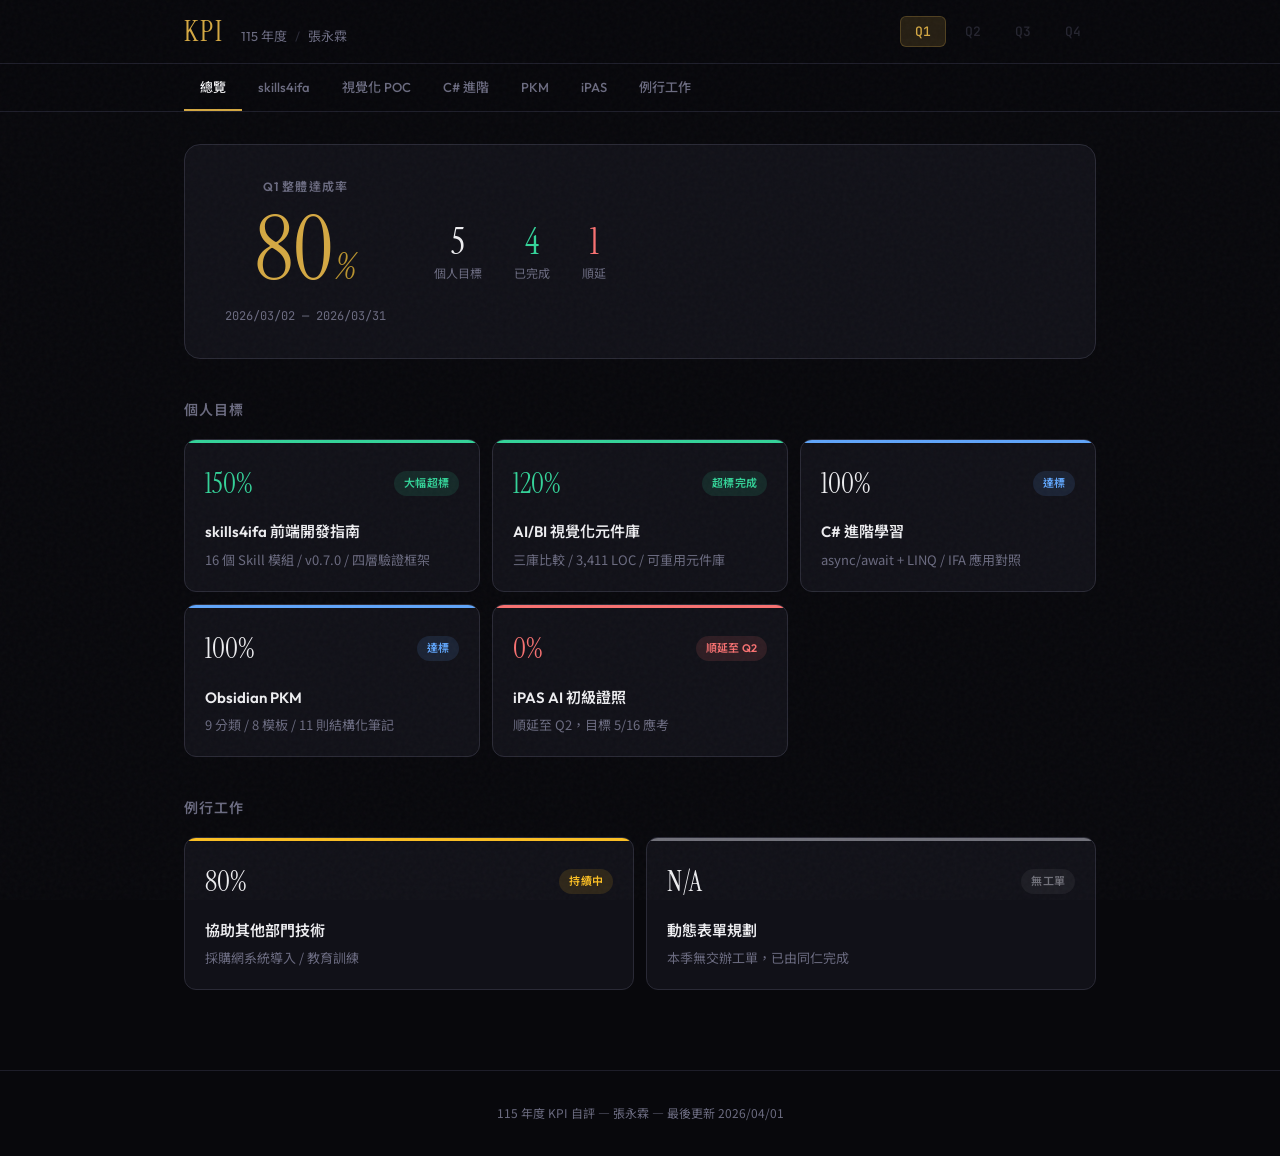
==== index.html @ 6fa8754a "feat: 115 年度 Q1 KPI 自評網站 SPA 架構的 KPI 自評展示站，包含： - 總覽頁 + 7 個 KPI 項目分頁（Tab 式導覽） - skills4ifa、視覺化 POC、C#" ====
<!DOCTYPE html>
<html lang="zh-TW">
<head>
  <meta charset="UTF-8">
  <meta name="viewport" content="width=device-width, initial-scale=1.0">
  <title>115 年度 KPI 自評 — 張永霖</title>
  <link rel="preconnect" href="https://fonts.googleapis.com">
  <link rel="preconnect" href="https://fonts.gstatic.com" crossorigin>
  <link href="https://fonts.googleapis.com/css2?family=Instrument+Serif:ital@0;1&family=Outfit:wght@300;400;500;600;700&family=Noto+Sans+TC:wght@300;400;500;700&family=JetBrains+Mono:wght@400;500&display=swap" rel="stylesheet">
  <link rel="stylesheet" href="style.css">
</head>
<body>
  <!-- Grain overlay -->
  <div class="grain"></div>

  <!-- Header -->
  <header class="site-header">
    <div class="header-inner">
      <div class="header-brand">
        <h1 class="header-title">KPI</h1>
        <div class="header-meta">
          <span class="header-year">115 年度</span>
          <span class="header-divider">/</span>
          <span class="header-name">張永霖</span>
        </div>
      </div>
      <nav class="quarter-nav">
        <button class="quarter-tab active" data-quarter="q1">Q1</button>
        <button class="quarter-tab" data-quarter="q2" disabled>Q2</button>
        <button class="quarter-tab" data-quarter="q3" disabled>Q3</button>
        <button class="quarter-tab" data-quarter="q4" disabled>Q4</button>
      </nav>
    </div>
  </header>

  <!-- Item Navigation -->
  <nav class="item-nav">
    <div class="item-nav-inner">
      <button class="item-tab active" data-tab="overview">總覽</button>
      <button class="item-tab" data-tab="skills4ifa">skills4ifa</button>
      <button class="item-tab" data-tab="chart-poc">視覺化 POC</button>
      <button class="item-tab" data-tab="csharp">C# 進階</button>
      <button class="item-tab" data-tab="pkm">PKM</button>
      <button class="item-tab" data-tab="ipas">iPAS</button>
      <button class="item-tab" data-tab="routine">例行工作</button>
    </div>
  </nav>

  <!-- Main Content -->
  <main class="content">

    <!-- ==================== 總覽 ==================== -->
    <section id="overview" class="tab-panel active">
      <div class="overview-hero">
        <div class="hero-score-block">
          <div class="hero-label">Q1 整體達成率</div>
          <div class="hero-score" data-value="80">
            <span class="hero-number">80</span><span class="hero-percent">%</span>
          </div>
          <div class="hero-period">2026/03/02 — 2026/03/31</div>
        </div>
        <div class="hero-summary">
          <div class="hero-stat">
            <span class="hero-stat-value">5</span>
            <span class="hero-stat-label">個人目標</span>
          </div>
          <div class="hero-stat">
            <span class="hero-stat-value success">4</span>
            <span class="hero-stat-label">已完成</span>
          </div>
          <div class="hero-stat">
            <span class="hero-stat-value danger">1</span>
            <span class="hero-stat-label">順延</span>
          </div>
        </div>
      </div>

      <h2 class="section-title">個人目標</h2>
      <div class="kpi-grid">
        <div class="kpi-card" data-navigate="skills4ifa" data-status="exceeded">
          <div class="kpi-card-header">
            <span class="kpi-card-score">150%</span>
            <span class="kpi-badge badge-exceeded">大幅超標</span>
          </div>
          <h3 class="kpi-card-title">skills4ifa 前端開發指南</h3>
          <p class="kpi-card-desc">16 個 Skill 模組 / v0.7.0 / 四層驗證框架</p>
        </div>

        <div class="kpi-card" data-navigate="chart-poc" data-status="exceeded">
          <div class="kpi-card-header">
            <span class="kpi-card-score">120%</span>
            <span class="kpi-badge badge-exceeded">超標完成</span>
          </div>
          <h3 class="kpi-card-title">AI/BI 視覺化元件庫</h3>
          <p class="kpi-card-desc">三庫比較 / 3,411 LOC / 可重用元件庫</p>
        </div>

        <div class="kpi-card" data-navigate="csharp" data-status="completed">
          <div class="kpi-card-header">
            <span class="kpi-card-score">100%</span>
            <span class="kpi-badge badge-completed">達標</span>
          </div>
          <h3 class="kpi-card-title">C# 進階學習</h3>
          <p class="kpi-card-desc">async/await + LINQ / IFA 應用對照</p>
        </div>

        <div class="kpi-card" data-navigate="pkm" data-status="completed">
          <div class="kpi-card-header">
            <span class="kpi-card-score">100%</span>
            <span class="kpi-badge badge-completed">達標</span>
          </div>
          <h3 class="kpi-card-title">Obsidian PKM</h3>
          <p class="kpi-card-desc">9 分類 / 8 模板 / 11 則結構化筆記</p>
        </div>

        <div class="kpi-card" data-navigate="ipas" data-status="failed">
          <div class="kpi-card-header">
            <span class="kpi-card-score">0%</span>
            <span class="kpi-badge badge-failed">順延至 Q2</span>
          </div>
          <h3 class="kpi-card-title">iPAS AI 初級證照</h3>
          <p class="kpi-card-desc">順延至 Q2，目標 5/16 應考</p>
        </div>
      </div>

      <h2 class="section-title">例行工作</h2>
      <div class="kpi-grid kpi-grid-2">
        <div class="kpi-card" data-navigate="routine" data-status="partial">
          <div class="kpi-card-header">
            <span class="kpi-card-score">80%</span>
            <span class="kpi-badge badge-partial">持續中</span>
          </div>
          <h3 class="kpi-card-title">協助其他部門技術</h3>
          <p class="kpi-card-desc">採購網系統導入 / 教育訓練</p>
        </div>

        <div class="kpi-card" data-navigate="routine" data-status="na">
          <div class="kpi-card-header">
            <span class="kpi-card-score">N/A</span>
            <span class="kpi-badge badge-na">無工單</span>
          </div>
          <h3 class="kpi-card-title">動態表單規劃</h3>
          <p class="kpi-card-desc">本季無交辦工單，已由同仁完成</p>
        </div>
      </div>
    </section>

    <!-- ==================== skills4ifa ==================== -->
    <section id="skills4ifa" class="tab-panel">
      <div class="detail-hero">
        <div class="detail-hero-left">
          <div class="detail-score-wrap">
            <span class="detail-score">150</span><span class="detail-percent">%</span>
          </div>
          <span class="kpi-badge badge-exceeded">大幅超標</span>
        </div>
        <div class="detail-hero-right">
          <h2 class="detail-title">skills4ifa 前端開發指南</h2>
          <div class="detail-target">
            <span class="detail-target-label">KPI 指標</span>
            <span class="detail-target-text">建立可共享、研究及迭代之 Skills 檔案；加速開發效率 ≥ 20%</span>
          </div>
        </div>
      </div>

      <div class="detail-body">
        <div class="detail-narrative">
          <h3>自我評述</h3>
          <p>本季原定目標為產出一份涵蓋 React 元件開發規範、公司既有前端模組使用慣例、API 呼叫模式及頁面路由與狀態管理準則的 Skills.md 文件。實際執行成果遠超預期，已建構出一套完整的 AI Agent Skills 框架體系（skills4ifa），目前版本 v0.7.0。</p>
          <p>透過 Skill 模組化設計，開發者可直接以自然語言指令驅動 AI 進行 IFA 開發，從需求理解到程式碼生成再到驗證產出形成閉環，預估可加速開發效率 30% 以上（超越原定 20% 目標）。</p>
        </div>

        <h3>關鍵數據</h3>
        <div class="metrics-grid">
          <div class="metric-card">
            <span class="metric-value">16</span>
            <span class="metric-label">Skill 模組</span>
          </div>
          <div class="metric-card">
            <span class="metric-value">177</span>
            <span class="metric-label">Markdown 文件</span>
          </div>
          <div class="metric-card">
            <span class="metric-value">v0.7.0</span>
            <span class="metric-label">當前版本</span>
          </div>
          <div class="metric-card">
            <span class="metric-value">4 層</span>
            <span class="metric-label">驗證架構</span>
          </div>
        </div>

        <h3>具體成果</h3>
        <div class="evidence-list">
          <div class="evidence-item">
            <div class="evidence-icon">01</div>
            <div class="evidence-content">
              <h4>Skill 模組體系</h4>
              <p>涵蓋前端 Views 開發、元件使用、API 整合、樣式規範、規格書撰寫、計畫擬定、品質檢測、驗證輸出等完整開發生命週期。</p>
            </div>
          </div>
          <div class="evidence-item">
            <div class="evidence-icon">02</div>
            <div class="evidence-content">
              <h4>驗證框架</h4>
              <p>四層驗證架構——L1 斷言驗證（Assertion）、L2 信任分數（Trust Score v5）、L3 技術檢查（Tech Checker）、L4 合併報告（Verification Report），確保 AI 生成程式碼的品質可量化追蹤。</p>
            </div>
          </div>
          <div class="evidence-item">
            <div class="evidence-icon">03</div>
            <div class="evidence-content">
              <h4>教育訓練</h4>
              <p>投影片 26 張、講者稿、Q&A 卡片、設置指南、觀察指南等完整訓練材料，並完成 PDF 及 PPTX 版本。規格書撰寫指南 33KB / 770 行，完整訓練計畫 57KB / 872 行。</p>
            </div>
          </div>
          <div class="evidence-item">
            <div class="evidence-icon">04</div>
            <div class="evidence-content">
              <h4>後端延伸</h4>
              <p>已啟動後端 Controller Skill（developing-ifa-controllers），為 Q2 後端 Skills.md 提前佈局。</p>
            </div>
          </div>
        </div>

        <h3>Skills 全景圖</h3>
        <div class="image-showcase">
          <img src="assets/skills-map.svg" alt="skills4ifa 全景圖：16 Skills 的分層與流向" loading="lazy">
          <p class="image-caption">skills4ifa 全景圖 — 16 個 Skill 模組的分層架構與工作流向</p>
        </div>

        <div class="external-link-block">
          <a href="https://gitlab.ksi.com.tw/ccy/skills4ifa" class="external-link" target="_blank" rel="noopener">
            <span class="external-link-icon">
              <svg width="20" height="20" viewBox="0 0 24 24" fill="none" stroke="currentColor" stroke-width="2"><path d="M22.65 14.39L12 22.13 1.35 14.39a.84.84 0 0 1-.3-.94l1.22-3.78 2.44-7.51A.42.42 0 0 1 4.82 2a.43.43 0 0 1 .58 0 .42.42 0 0 1 .11.18l2.44 7.49h8.1l2.44-7.51A.42.42 0 0 1 18.6 2a.43.43 0 0 1 .58 0 .42.42 0 0 1 .11.18l2.44 7.51L23 13.45a.84.84 0 0 1-.35.94z"/></svg>
            </span>
            <span>
              <span class="external-link-title">GitLab Repository</span>
              <span class="external-link-desc">skills4ifa 完整原始碼 — gitlab.ksi.com.tw/ccy/skills4ifa</span>
            </span>
          </a>
        </div>
      </div>
    </section>

    <!-- ==================== 視覺化 POC ==================== -->
    <section id="chart-poc" class="tab-panel">
      <div class="detail-hero">
        <div class="detail-hero-left">
          <div class="detail-score-wrap">
            <span class="detail-score">120</span><span class="detail-percent">%</span>
          </div>
          <span class="kpi-badge badge-exceeded">超標完成</span>
        </div>
        <div class="detail-hero-right">
          <h2 class="detail-title">AI/BI 視覺化應用研究與元件庫建立</h2>
          <div class="detail-target">
            <span class="detail-target-label">KPI 指標</span>
            <span class="detail-target-text">評估 Chart.js 與 D3.js 視覺化框架，完成視覺化元件 POC 展示</span>
          </div>
        </div>
      </div>

      <div class="detail-body">
        <div class="detail-narrative">
          <h3>自我評述</h3>
          <p>原定目標為評估 Chart.js 與 D3.js 兩大視覺化框架，完成 POC 展示。實際執行擴展為三庫比較（加入 Recharts），並完成兩階段開發：Phase A 框架評估 + Phase B 可重用元件庫。</p>
          <p>測試資料模擬 IFA IFAC010Q 預算執行報表的實際欄位結構，驗證元件庫可直接接入 IFA 資料格式，為後續 BI 視覺化導入奠定基礎。</p>
        </div>

        <h3>關鍵數據</h3>
        <div class="metrics-grid">
          <div class="metric-card">
            <span class="metric-value">3,411</span>
            <span class="metric-label">行程式碼</span>
          </div>
          <div class="metric-card">
            <span class="metric-value">3</span>
            <span class="metric-label">框架評比</span>
          </div>
          <div class="metric-card">
            <span class="metric-value">16</span>
            <span class="metric-label">圖表元件</span>
          </div>
          <div class="metric-card">
            <span class="metric-value">4</span>
            <span class="metric-label">可重用元件</span>
          </div>
        </div>

        <h3>框架評估結果</h3>
        <div class="eval-table-wrap">
          <table class="eval-table">
            <thead>
              <tr>
                <th>評估維度</th>
                <th>權重</th>
                <th>Chart.js</th>
                <th>D3.js</th>
                <th class="highlight-col">Recharts</th>
              </tr>
            </thead>
            <tbody>
              <tr>
                <td>開發效率</td><td>25%</td><td>4</td><td>2</td><td class="highlight-col">5</td>
              </tr>
              <tr>
                <td>IFA 適配性</td><td>25%</td><td>4</td><td>3</td><td class="highlight-col">4</td>
              </tr>
              <tr>
                <td>可維護性</td><td>20%</td><td>4</td><td>2</td><td class="highlight-col">5</td>
              </tr>
              <tr>
                <td>API 設計</td><td>15%</td><td>3</td><td>3</td><td class="highlight-col">5</td>
              </tr>
              <tr>
                <td>客製化能力</td><td>10%</td><td>4</td><td>5</td><td class="highlight-col">3</td>
              </tr>
              <tr>
                <td>響應式</td><td>5%</td><td>4</td><td>2</td><td class="highlight-col">5</td>
              </tr>
            </tbody>
            <tfoot>
              <tr>
                <td><strong>加權總分</strong></td><td><strong>100%</strong></td>
                <td><strong>3.85</strong></td>
                <td><strong>2.70</strong></td>
                <td class="highlight-col"><strong>4.55</strong></td>
              </tr>
            </tfoot>
          </table>
        </div>
        <p class="table-note">最終選定 <strong>Recharts</strong> 作為 Phase B 正式框架</p>

        <h3>具體成果</h3>
        <div class="evidence-list">
          <div class="evidence-item">
            <div class="evidence-icon">A</div>
            <div class="evidence-content">
              <h4>Phase A — 三庫比較</h4>
              <p>以完全相同的 IFA 預算執行模擬資料（~150 筆，含 8 種邊界條件），分別以 Chart.js、D3.js、Recharts 實作折線圖、柱狀圖、圓餅圖、儀表板四種圖表，共 12 個圖表元件 + 3 個展示頁 + 1 個並排比較頁。</p>
            </div>
          </div>
          <div class="evidence-item">
            <div class="evidence-icon">B</div>
            <div class="evidence-content">
              <h4>Phase B — 可重用元件庫</h4>
              <p>以 Recharts 封裝 4 個通用圖表元件（LineChart、BarChart、PieChart、Dashboard），設計 <code>useChartData</code> hook 作為資料轉換層，相容 IFA masterData / opData 格式，支援 controlled / uncontrolled 雙模式。</p>
            </div>
          </div>
          <div class="evidence-item">
            <div class="evidence-icon">
              <svg width="18" height="18" viewBox="0 0 24 24" fill="none" stroke="currentColor" stroke-width="2"><path d="M14 2H6a2 2 0 0 0-2 2v16a2 2 0 0 0 2 2h12a2 2 0 0 0 2-2V8z"/><polyline points="14 2 14 8 20 8"/></svg>
            </div>
            <div class="evidence-content">
              <h4>文件產出</h4>
              <p>框架評估報告（六維度加權評分）+ Phase B 元件 API Reference 文件。</p>
            </div>
          </div>
        </div>

        <h3>POC Demo</h3>
        <div class="demo-block">
          <div class="demo-iframe-wrap">
            <iframe src="chart-lab/index.html" title="Chart Lab POC Demo" loading="lazy"></iframe>
          </div>
          <div class="demo-actions">
            <a href="chart-lab/index.html" target="_blank" class="demo-link">
              <svg width="16" height="16" viewBox="0 0 24 24" fill="none" stroke="currentColor" stroke-width="2"><path d="M18 13v6a2 2 0 0 1-2 2H5a2 2 0 0 1-2-2V8a2 2 0 0 1 2-2h6"/><polyline points="15 3 21 3 21 9"/><line x1="10" y1="14" x2="21" y2="3"/></svg>
              全螢幕開啟 Demo
            </a>
          </div>
        </div>
      </div>
    </section>

    <!-- ==================== C# 進階 ==================== -->
    <section id="csharp" class="tab-panel">
      <div class="detail-hero">
        <div class="detail-hero-left">
          <div class="detail-score-wrap">
            <span class="detail-score">100</span><span class="detail-percent">%</span>
          </div>
          <span class="kpi-badge badge-completed">達標</span>
        </div>
        <div class="detail-hero-right">
          <h2 class="detail-title">C# 進階學習</h2>
          <div class="detail-target">
            <span class="detail-target-label">KPI 指標</span>
            <span class="detail-target-text">學習掌握至少「非同步設計模式」及「LINQ」的使用方法</span>
          </div>
        </div>
      </div>

      <div class="detail-body">
        <div class="detail-narrative">
          <h3>自我評述</h3>
          <p>已完成非同步設計模式與 LINQ 兩大主題的系統化學習，並產出完整學習成果文件。每個概念均對照 IFA 後端 KSI Kernel 框架的實際應用場景，確保學習成果可直接應用於 Q2 後端 Skills.md 撰寫。</p>
        </div>

        <h3>學習主題</h3>
        <div class="topic-columns">
          <div class="topic-column">
            <h4 class="topic-heading">
              <span class="topic-icon">
                <svg width="20" height="20" viewBox="0 0 24 24" fill="none" stroke="currentColor" stroke-width="2"><polyline points="16 18 22 12 16 6"/><polyline points="8 6 2 12 8 18"/></svg>
              </span>
              非同步設計模式
            </h4>
            <ul class="topic-list">
              <li>async/await 基礎原理與命名慣例</li>
              <li>Task / Task&lt;T&gt; 三種狀態管理</li>
              <li>TAP（Task-based Asynchronous Pattern）</li>
              <li>常見陷阱：避免 .Result/.Wait() 死鎖</li>
              <li>async void 使用限制</li>
            </ul>
          </div>
          <div class="topic-column">
            <h4 class="topic-heading">
              <span class="topic-icon">
                <svg width="20" height="20" viewBox="0 0 24 24" fill="none" stroke="currentColor" stroke-width="2"><line x1="8" y1="6" x2="21" y2="6"/><line x1="8" y1="12" x2="21" y2="12"/><line x1="8" y1="18" x2="21" y2="18"/><line x1="3" y1="6" x2="3.01" y2="6"/><line x1="3" y1="12" x2="3.01" y2="12"/><line x1="3" y1="18" x2="3.01" y2="18"/></svg>
              </span>
              LINQ
            </h4>
            <ul class="topic-list">
              <li>方法語法 vs 查詢語法</li>
              <li>篩選投影：Where、Select、SelectMany</li>
              <li>聚合：Count、Sum、Average、Max/Min</li>
              <li>分組連接：GroupBy、Join</li>
              <li>延遲執行與 IEnumerable vs IQueryable</li>
            </ul>
          </div>
        </div>

        <h3>IFA 實際應用對照</h3>
        <div class="evidence-list">
          <div class="evidence-item">
            <div class="evidence-icon">1</div>
            <div class="evidence-content">
              <h4>DataTable + LINQ 查詢</h4>
              <p>使用 <code>AsEnumerable()</code> 將 DataTable 轉換後，以 LINQ 進行篩選與欄位提取。</p>
            </div>
          </div>
          <div class="evidence-item">
            <div class="evidence-icon">2</div>
            <div class="evidence-content">
              <h4>Searched 事件資料後處理</h4>
              <p>在 SearchedEventArgs 事件中使用 LINQ 進行資料後加工與轉換。</p>
            </div>
          </div>
          <div class="evidence-item">
            <div class="evidence-icon">3</div>
            <div class="evidence-content">
              <h4>多 DataTable 集合操作</h4>
              <p>Union 合併多個 DataTable、字串陣列的 WHERE 條件組合與必填欄位檢查。</p>
            </div>
          </div>
          <div class="evidence-item">
            <div class="evidence-icon">4</div>
            <div class="evidence-content">
              <h4>Controller 非同步升級概念</h4>
              <p>理解 Controller Action 從同步升級為非同步的模式，以及 Transaction 的非同步處理。</p>
            </div>
          </div>
        </div>

        <div class="external-link-block">
          <a href="csharp-notes.html" class="external-link" target="_blank">
            <span class="external-link-icon">
              <svg width="20" height="20" viewBox="0 0 24 24" fill="none" stroke="currentColor" stroke-width="2"><path d="M14 2H6a2 2 0 0 0-2 2v16a2 2 0 0 0 2 2h12a2 2 0 0 0 2-2V8z"/><polyline points="14 2 14 8 20 8"/><line x1="16" y1="13" x2="8" y2="13"/><line x1="16" y1="17" x2="8" y2="17"/><polyline points="10 9 9 9 8 9"/></svg>
            </span>
            <span>
              <span class="external-link-title">完整學習筆記</span>
              <span class="external-link-desc">C# 進階學習成果：非同步與 LINQ — 含程式碼範例與 IFA 應用對照</span>
            </span>
          </a>
        </div>
      </div>
    </section>

    <!-- ==================== PKM ==================== -->
    <section id="pkm" class="tab-panel">
      <div class="detail-hero">
        <div class="detail-hero-left">
          <div class="detail-score-wrap">
            <span class="detail-score">100</span><span class="detail-percent">%</span>
          </div>
          <span class="kpi-badge badge-completed">達標</span>
        </div>
        <div class="detail-hero-right">
          <h2 class="detail-title">Obsidian 個人知識管理系統</h2>
          <div class="detail-target">
            <span class="detail-target-label">KPI 指標</span>
            <span class="detail-target-text">完成 Vault 結構與模板；累積筆記 ≥ 10 則</span>
          </div>
        </div>
      </div>

      <div class="detail-body">
        <div class="detail-narrative">
          <h3>自我評述</h3>
          <p>已完成 Vault 結構設計與模板建立，並累積符合模板規範的筆記超過 10 則。PKM 系統已與日常工作流程整合，各季 KPI 產出均納入 Vault 管理。</p>
        </div>

        <h3>關鍵數據</h3>
        <div class="metrics-grid">
          <div class="metric-card">
            <span class="metric-value">9</span>
            <span class="metric-label">分類目錄</span>
          </div>
          <div class="metric-card">
            <span class="metric-value">8</span>
            <span class="metric-label">標準化模板</span>
          </div>
          <div class="metric-card">
            <span class="metric-value">11</span>
            <span class="metric-label">結構化筆記</span>
          </div>
        </div>

        <h3>Vault 架構</h3>
        <div class="vault-structure">
          <div class="vault-tree">
            <div class="vault-node vault-root">KSI Vault</div>
            <div class="vault-children">
              <div class="vault-node">KPI 追蹤</div>
              <div class="vault-node">PKM 指南</div>
              <div class="vault-node">專案管理</div>
              <div class="vault-node">工作日誌</div>
              <div class="vault-node">技術文件</div>
              <div class="vault-node">教育訓練</div>
              <div class="vault-node">文件模板</div>
              <div class="vault-node">會議記錄</div>
              <div class="vault-node">機敏資訊</div>
            </div>
          </div>
        </div>

        <h3>模板系統</h3>
        <div class="template-grid">
          <div class="template-chip">Daily Note</div>
          <div class="template-chip">Fleeting Note</div>
          <div class="template-chip">Literature Note</div>
          <div class="template-chip">Permanent Note</div>
          <div class="template-chip">任務筆記</div>
          <div class="template-chip">日誌</div>
          <div class="template-chip">會議記錄</div>
          <div class="template-chip">週回顧</div>
        </div>

        <h3>PKM 指南體系</h3>
        <div class="evidence-list">
          <div class="evidence-item">
            <div class="evidence-icon">
              <svg width="16" height="16" viewBox="0 0 24 24" fill="none" stroke="currentColor" stroke-width="2"><path d="M2 3h6a4 4 0 0 1 4 4v14a3 3 0 0 0-3-3H2z"/><path d="M22 3h-6a4 4 0 0 0-4 4v14a3 3 0 0 1 3-3h7z"/></svg>
            </div>
            <div class="evidence-content">
              <p>建立 8 篇系統性指南：「為什麼寫筆記」、「筆記類型速查」、「每日工作流」、「筆記寫作指引」、「回顧與連結」、「AI 可讀性規範」、「團隊入門指南」、「Vault 結構地圖」，為團隊推廣 PKM 奠定基礎。</p>
            </div>
          </div>
        </div>

        <div class="external-link-block">
          <a href="pkm-templates.html" class="external-link" target="_blank">
            <span class="external-link-icon">
              <svg width="20" height="20" viewBox="0 0 24 24" fill="none" stroke="currentColor" stroke-width="2"><rect x="3" y="3" width="18" height="18" rx="2" ry="2"/><line x1="3" y1="9" x2="21" y2="9"/><line x1="9" y1="21" x2="9" y2="9"/></svg>
            </span>
            <span>
              <span class="external-link-title">模板系統展示</span>
              <span class="external-link-desc">8 個標準化模板 — Daily Note、Fleeting Note、Literature Note、Permanent Note 等</span>
            </span>
          </a>
        </div>
      </div>
    </section>

    <!-- ==================== iPAS ==================== -->
    <section id="ipas" class="tab-panel">
      <div class="detail-hero">
        <div class="detail-hero-left">
          <div class="detail-score-wrap failed">
            <span class="detail-score">0</span><span class="detail-percent">%</span>
          </div>
          <span class="kpi-badge badge-failed">順延至 Q2</span>
        </div>
        <div class="detail-hero-right">
          <h2 class="detail-title">iPAS AI 應用規劃師 初級證照</h2>
          <div class="detail-target">
            <span class="detail-target-label">KPI 指標</span>
            <span class="detail-target-text">完成模擬試題 ≥ 3 回；通過考試</span>
          </div>
        </div>
      </div>

      <div class="detail-body">
        <div class="detail-narrative">
          <h3>自我評述</h3>
          <p>本季因 skills4ifa 開發工作量遠超預期（從原定 1 份 Skills.md 擴展為 16 個 Skill 模組 + 驗證框架 + 教育訓練材料），且視覺化 POC 亦擴展為三庫比較，導致 iPAS 學習時間被壓縮。</p>
          <p>經評估後決定將 iPAS 初級與 Q2 原定之中階合併規劃，待確認下一梯次考試時間後統一安排讀書計畫。</p>
        </div>

        <h3>考試梯次</h3>
        <div class="metrics-grid">
          <div class="metric-card">
            <span class="metric-value" style="font-size:20px;">115/05/16</span>
            <span class="metric-label">初級 第二次（六）</span>
          </div>
          <div class="metric-card">
            <span class="metric-value" style="font-size:20px;">115/11/14</span>
            <span class="metric-label">中級 第二次（六）</span>
          </div>
        </div>

        <div class="postpone-note">
          <div class="postpone-icon">
            <svg width="24" height="24" viewBox="0 0 24 24" fill="none" stroke="currentColor" stroke-width="2"><circle cx="12" cy="12" r="10"/><polyline points="12 6 12 12 16 14"/></svg>
          </div>
          <div class="postpone-content">
            <h4>Q2 讀書計畫 — iPAS 初級（目標 5/16 應考）</h4>
            <p>中級考試為 11/14，落在 Q4，故 Q2 聚焦初級備考。</p>
          </div>
        </div>

        <h3>讀書計畫</h3>
        <div class="evidence-list">
          <div class="evidence-item">
            <div class="evidence-icon">W1</div>
            <div class="evidence-content">
              <h4>4/1 — 4/11：基礎概念</h4>
              <p>AI 基礎理論、機器學習概論、深度學習基礎。取得官方教材與歷屆題庫，完成第 1 回模擬試題。</p>
            </div>
          </div>
          <div class="evidence-item">
            <div class="evidence-icon">W2</div>
            <div class="evidence-content">
              <h4>4/14 — 4/25：應用領域</h4>
              <p>AI 應用場景（NLP、CV、推薦系統）、資料前處理與特徵工程、模型評估指標。完成第 2 回模擬試題。</p>
            </div>
          </div>
          <div class="evidence-item">
            <div class="evidence-icon">W3</div>
            <div class="evidence-content">
              <h4>4/28 — 5/9：進階主題與弱項補強</h4>
              <p>AI 倫理與法規、產業應用案例、模型部署概念。完成第 3 回模擬試題，針對弱項集中補強。</p>
            </div>
          </div>
          <div class="evidence-item">
            <div class="evidence-icon">
              <svg width="16" height="16" viewBox="0 0 24 24" fill="none" stroke="currentColor" stroke-width="2"><path d="M22 11.08V12a10 10 0 1 1-5.93-9.14"/><polyline points="22 4 12 14.01 9 11.01"/></svg>
            </div>
            <div class="evidence-content">
              <h4>5/12 — 5/16：最終衝刺</h4>
              <p>全範圍模擬測驗、錯題回顧、考前重點整理。5/16（六）應考。</p>
            </div>
          </div>
        </div>
      </div>
    </section>

    <!-- ==================== 例行工作 ==================== -->
    <section id="routine" class="tab-panel">
      <div class="detail-hero">
        <div class="detail-hero-left">
          <div class="detail-score-wrap">
            <span class="detail-score routine-icon">
              <svg width="48" height="48" viewBox="0 0 24 24" fill="none" stroke="currentColor" stroke-width="1.5"><path d="M16 21v-2a4 4 0 0 0-4-4H6a4 4 0 0 0-4 4v2"/><circle cx="9" cy="7" r="4"/><path d="M22 21v-2a4 4 0 0 0-3-3.87"/><path d="M16 3.13a4 4 0 0 1 0 7.75"/></svg>
            </span>
          </div>
        </div>
        <div class="detail-hero-right">
          <h2 class="detail-title">例行工作</h2>
          <div class="detail-target">
            <span class="detail-target-label">類別</span>
            <span class="detail-target-text">協助其他部門技術 / 動態表單規劃</span>
          </div>
        </div>
      </div>

      <div class="detail-body">
        <!-- 協助其他部門 -->
        <div class="routine-section">
          <div class="routine-header">
            <div>
              <h3>協助其他部門技術（規劃/開發）</h3>
              <div class="detail-target">
                <span class="detail-target-label">KPI 指標</span>
                <span class="detail-target-text">需求解決率至少 95%</span>
              </div>
            </div>
            <div class="routine-score-block">
              <span class="routine-score">80%</span>
              <span class="kpi-badge badge-partial">持續中</span>
            </div>
          </div>
          <div class="detail-narrative">
            <p>本季協助 V7 部門開發「採購網系統」，將開發流程導入 skills4ifa 框架，透過 Skill 模組化的方式協助該部門加速開發節奏。此外，透過 skills4ifa 的內部教育訓練，協助同仁認識 Agent Skills 的概念與操作方式，並即時排除同仁在使用上遭遇的問題。</p>
          </div>
        </div>

        <div class="section-divider"></div>

        <!-- 動態表單 -->
        <div class="routine-section">
          <div class="routine-header">
            <div>
              <h3>協助研發開發產品化：動態表單規劃</h3>
              <div class="detail-target">
                <span class="detail-target-label">KPI 指標</span>
                <span class="detail-target-text">交辦工單完成率 100%</span>
              </div>
            </div>
            <div class="routine-score-block">
              <span class="routine-score muted">N/A</span>
              <span class="kpi-badge badge-na">無工單</span>
            </div>
          </div>
          <div class="detail-narrative">
            <p>本季動態表單規劃相關工作已由同仁完成，未產生交辦工單，故無對應執行成果。</p>
          </div>
        </div>
      </div>
    </section>

  </main>

  <!-- Footer -->
  <footer class="site-footer">
    <p>115 年度 KPI 自評 &mdash; 張永霖 &mdash; 最後更新 2026/04/01</p>
  </footer>

  <script src="app.js"></script>
</body>
</html>
---- style.css ----
/* ============================================
   KPI 115 Self-Evaluation — Style
   Theme: Dark dashboard with warm gold accents
   ============================================ */

:root {
  /* Surfaces */
  --bg-body: #08080c;
  --bg-surface: #111118;
  --bg-surface-2: #1a1a24;
  --bg-surface-3: #242430;
  --bg-hover: #2a2a38;

  /* Borders */
  --border: #2a2a36;
  --border-subtle: #1e1e2a;

  /* Text */
  --text-primary: #ededf0;
  --text-secondary: #9d9db0;
  --text-muted: #6b6b80;

  /* Accent — warm gold for achievement */
  --gold: #d4a843;
  --gold-dim: #b8922e;
  --gold-glow: rgba(212, 168, 67, 0.15);

  /* Status */
  --success: #34d399;
  --success-dim: rgba(52, 211, 153, 0.12);
  --warning: #fbbf24;
  --warning-dim: rgba(251, 191, 36, 0.12);
  --danger: #f87171;
  --danger-dim: rgba(248, 113, 113, 0.12);
  --info: #60a5fa;
  --info-dim: rgba(96, 165, 250, 0.12);
  --neutral: #71717a;
  --neutral-dim: rgba(113, 113, 122, 0.12);

  /* Fonts */
  --font-display: 'Instrument Serif', 'Noto Serif TC', serif;
  --font-heading: 'Outfit', 'Noto Sans TC', sans-serif;
  --font-body: 'Noto Sans TC', 'Outfit', sans-serif;
  --font-mono: 'JetBrains Mono', monospace;

  /* Spacing */
  --content-max: 960px;
  --header-h: 64px;
  --tab-h: 48px;
}

/* ---- Reset & Base ---- */
*, *::before, *::after { box-sizing: border-box; margin: 0; padding: 0; }

html {
  scroll-behavior: smooth;
  -webkit-font-smoothing: antialiased;
  -moz-osx-font-smoothing: grayscale;
}

body {
  font-family: var(--font-body);
  background: var(--bg-body);
  color: var(--text-primary);
  line-height: 1.7;
  min-height: 100vh;
}

/* Grain texture overlay */
.grain {
  position: fixed;
  inset: 0;
  pointer-events: none;
  z-index: 9999;
  opacity: 0.03;
  background-image: url("data:image/svg+xml,%3Csvg viewBox='0 0 256 256' xmlns='http://www.w3.org/2000/svg'%3E%3Cfilter id='noise'%3E%3CfeTurbulence type='fractalNoise' baseFrequency='0.9' numOctaves='4' stitchTiles='stitch'/%3E%3C/filter%3E%3Crect width='100%25' height='100%25' filter='url(%23noise)'/%3E%3C/svg%3E");
}

/* ---- Header ---- */
.site-header {
  position: fixed;
  top: 0;
  left: 0;
  right: 0;
  height: var(--header-h);
  background: rgba(8, 8, 12, 0.85);
  backdrop-filter: blur(20px) saturate(1.4);
  -webkit-backdrop-filter: blur(20px) saturate(1.4);
  border-bottom: 1px solid var(--border-subtle);
  z-index: 100;
}

.header-inner {
  max-width: var(--content-max);
  margin: 0 auto;
  height: 100%;
  display: flex;
  align-items: center;
  justify-content: space-between;
  padding: 0 24px;
}

.header-brand {
  display: flex;
  align-items: baseline;
  gap: 16px;
}

.header-title {
  font-family: var(--font-display);
  font-size: 28px;
  font-weight: 400;
  letter-spacing: 0.08em;
  color: var(--gold);
}

.header-meta {
  font-family: var(--font-heading);
  font-size: 13px;
  color: var(--text-muted);
  font-weight: 400;
  display: flex;
  align-items: center;
  gap: 8px;
}

.header-divider {
  color: var(--border);
}

/* Quarter tabs */
.quarter-nav {
  display: flex;
  gap: 4px;
}

.quarter-tab {
  font-family: var(--font-mono);
  font-size: 13px;
  font-weight: 500;
  padding: 6px 14px;
  border: 1px solid transparent;
  border-radius: 6px;
  background: transparent;
  color: var(--text-muted);
  cursor: pointer;
  transition: all 0.2s;
}

.quarter-tab:hover:not(:disabled) {
  color: var(--text-secondary);
  background: var(--bg-surface);
}

.quarter-tab.active {
  color: var(--gold);
  background: var(--gold-glow);
  border-color: rgba(212, 168, 67, 0.25);
}

.quarter-tab:disabled {
  opacity: 0.3;
  cursor: not-allowed;
}

/* ---- Item Navigation ---- */
.item-nav {
  position: fixed;
  top: var(--header-h);
  left: 0;
  right: 0;
  height: var(--tab-h);
  background: rgba(8, 8, 12, 0.9);
  backdrop-filter: blur(16px);
  -webkit-backdrop-filter: blur(16px);
  border-bottom: 1px solid var(--border-subtle);
  z-index: 99;
  overflow-x: auto;
  scrollbar-width: none;
}

.item-nav::-webkit-scrollbar { display: none; }

.item-nav-inner {
  max-width: var(--content-max);
  margin: 0 auto;
  height: 100%;
  display: flex;
  align-items: stretch;
  padding: 0 24px;
  gap: 0;
}

.item-tab {
  font-family: var(--font-heading);
  font-size: 13px;
  font-weight: 500;
  padding: 0 16px;
  border: none;
  border-bottom: 2px solid transparent;
  background: transparent;
  color: var(--text-muted);
  cursor: pointer;
  transition: all 0.2s;
  white-space: nowrap;
}

.item-tab:hover {
  color: var(--text-secondary);
}

.item-tab.active {
  color: var(--text-primary);
  border-bottom-color: var(--gold);
}

/* ---- Main Content ---- */
.content {
  max-width: var(--content-max);
  margin: 0 auto;
  padding: calc(var(--header-h) + var(--tab-h) + 32px) 24px 80px;
}

/* Tab panels */
.tab-panel {
  display: none;
  animation: fadeIn 0.35s ease;
}

.tab-panel.active {
  display: block;
}

@keyframes fadeIn {
  from { opacity: 0; transform: translateY(8px); }
  to { opacity: 1; transform: translateY(0); }
}

/* ---- Section Titles ---- */
.section-title {
  font-family: var(--font-heading);
  font-size: 14px;
  font-weight: 600;
  text-transform: uppercase;
  letter-spacing: 0.08em;
  color: var(--text-muted);
  margin: 40px 0 16px;
}

/* ---- Overview Hero ---- */
.overview-hero {
  display: flex;
  align-items: center;
  gap: 48px;
  min-height: 160px;
  padding: 32px 40px;
  background: var(--bg-surface);
  border: 1px solid var(--border);
  border-radius: 16px;
  margin-bottom: 8px;
}

.hero-score-block {
  text-align: center;
  flex-shrink: 0;
}

.hero-label {
  font-family: var(--font-heading);
  font-size: 12px;
  font-weight: 600;
  text-transform: uppercase;
  letter-spacing: 0.1em;
  color: var(--text-muted);
  margin-bottom: 8px;
}

.hero-score {
  display: flex;
  align-items: baseline;
  justify-content: center;
  gap: 2px;
}

.hero-number {
  font-family: var(--font-display);
  font-size: clamp(56px, 10vw, 88px);
  font-weight: 400;
  line-height: 1;
  color: var(--gold);
}

.hero-percent {
  font-family: var(--font-display);
  font-size: clamp(24px, 4vw, 36px);
  font-style: italic;
  color: var(--gold-dim);
}

.hero-period {
  font-family: var(--font-mono);
  font-size: 12px;
  color: var(--text-muted);
  margin-top: 8px;
}

.hero-summary {
  display: flex;
  gap: 32px;
}

.hero-stat {
  display: flex;
  flex-direction: column;
  align-items: center;
}

.hero-stat-value {
  font-family: var(--font-display);
  font-size: 36px;
  line-height: 1.2;
  color: var(--text-primary);
}

.hero-stat-value.success { color: var(--success); }
.hero-stat-value.danger { color: var(--danger); }

.hero-stat-label {
  font-size: 12px;
  color: var(--text-muted);
}

/* ---- KPI Cards Grid ---- */
.kpi-grid {
  display: grid;
  grid-template-columns: repeat(auto-fill, minmax(260px, 1fr));
  gap: 12px;
}

.kpi-grid-2 {
  grid-template-columns: repeat(auto-fill, minmax(300px, 1fr));
}

.kpi-card {
  background: var(--bg-surface);
  border: 1px solid var(--border);
  border-radius: 12px;
  padding: 20px;
  cursor: pointer;
  transition: all 0.25s;
  position: relative;
  overflow: hidden;
}

.kpi-card::before {
  content: '';
  position: absolute;
  top: 0;
  left: 0;
  right: 0;
  height: 3px;
  transition: opacity 0.25s;
  opacity: 0;
}

.kpi-card[data-status="exceeded"]::before { background: var(--success); opacity: 1; }
.kpi-card[data-status="completed"]::before { background: var(--info); opacity: 1; }
.kpi-card[data-status="partial"]::before { background: var(--warning); opacity: 1; }
.kpi-card[data-status="failed"]::before { background: var(--danger); opacity: 1; }
.kpi-card[data-status="na"]::before { background: var(--neutral); opacity: 1; }

.kpi-card:hover {
  border-color: var(--bg-surface-3);
  background: var(--bg-surface-2);
  transform: translateY(-2px);
}

.kpi-card-header {
  display: flex;
  align-items: center;
  justify-content: space-between;
  margin-bottom: 12px;
}

.kpi-card-score {
  font-family: var(--font-display);
  font-size: 28px;
  color: var(--text-primary);
}

.kpi-card[data-status="exceeded"] .kpi-card-score { color: var(--success); }
.kpi-card[data-status="failed"] .kpi-card-score { color: var(--danger); }

/* Badges */
.kpi-badge {
  font-family: var(--font-heading);
  font-size: 11px;
  font-weight: 600;
  padding: 3px 10px;
  border-radius: 100px;
  letter-spacing: 0.02em;
}

.badge-exceeded { background: var(--success-dim); color: var(--success); }
.badge-completed { background: var(--info-dim); color: var(--info); }
.badge-partial { background: var(--warning-dim); color: var(--warning); }
.badge-failed { background: var(--danger-dim); color: var(--danger); }
.badge-na { background: var(--neutral-dim); color: var(--neutral); }

.kpi-card-title {
  font-family: var(--font-heading);
  font-size: 15px;
  font-weight: 600;
  color: var(--text-primary);
  margin-bottom: 4px;
}

.kpi-card-desc {
  font-size: 13px;
  color: var(--text-muted);
}

/* ---- Detail Pages ---- */
.detail-hero {
  display: flex;
  align-items: center;
  gap: 32px;
  min-height: 160px;
  padding: 32px 0;
  border-bottom: 1px solid var(--border);
  margin-bottom: 32px;
}

.detail-hero-left {
  display: flex;
  flex-direction: column;
  align-items: center;
  gap: 12px;
  flex-shrink: 0;
  min-width: 120px;
}

.detail-score-wrap {
  display: flex;
  align-items: baseline;
  gap: 2px;
}

.detail-score {
  font-family: var(--font-display);
  font-size: clamp(48px, 8vw, 72px);
  line-height: 1;
  color: var(--gold);
}

.detail-score-wrap.failed .detail-score {
  color: var(--danger);
}

.detail-percent {
  font-family: var(--font-display);
  font-size: clamp(20px, 3vw, 30px);
  font-style: italic;
  color: var(--gold-dim);
}

.detail-score-wrap.failed .detail-percent {
  color: var(--danger);
  opacity: 0.6;
}

.detail-hero-right {
  flex: 1;
  padding-top: 8px;
}

.detail-title {
  font-family: var(--font-heading);
  font-size: clamp(20px, 3vw, 26px);
  font-weight: 700;
  color: var(--text-primary);
  margin-bottom: 12px;
  line-height: 1.3;
}

.detail-target {
  display: flex;
  gap: 12px;
  align-items: baseline;
}

.detail-target-label {
  font-family: var(--font-mono);
  font-size: 11px;
  font-weight: 500;
  color: var(--text-muted);
  background: var(--bg-surface-2);
  padding: 2px 8px;
  border-radius: 4px;
  flex-shrink: 0;
}

.detail-target-text {
  font-size: 14px;
  color: var(--text-secondary);
}

/* Detail body */
.detail-body h3 {
  font-family: var(--font-heading);
  font-size: 14px;
  font-weight: 600;
  text-transform: uppercase;
  letter-spacing: 0.06em;
  color: var(--text-muted);
  margin: 32px 0 16px;
}

.detail-body h3:first-child {
  margin-top: 0;
}

.detail-narrative p {
  font-size: 15px;
  color: var(--text-secondary);
  line-height: 1.8;
  margin-bottom: 12px;
}

.detail-narrative p:last-child {
  margin-bottom: 0;
}

/* ---- Metrics Grid ---- */
.metrics-grid {
  display: grid;
  grid-template-columns: repeat(auto-fit, minmax(140px, 1fr));
  gap: 12px;
}

.metric-card {
  background: var(--bg-surface);
  border: 1px solid var(--border);
  border-radius: 10px;
  padding: 20px;
  display: flex;
  flex-direction: column;
  align-items: center;
  gap: 4px;
}

.metric-value {
  font-family: var(--font-display);
  font-size: 28px;
  color: var(--gold);
}

.metric-label {
  font-size: 12px;
  color: var(--text-muted);
}

/* ---- Evidence List ---- */
.evidence-list {
  display: flex;
  flex-direction: column;
  gap: 12px;
}

.evidence-item {
  display: flex;
  gap: 16px;
  padding: 16px;
  background: var(--bg-surface);
  border: 1px solid var(--border);
  border-radius: 10px;
  transition: background 0.2s;
}

.evidence-item:hover {
  background: var(--bg-surface-2);
}

.evidence-icon {
  font-family: var(--font-mono);
  font-size: 13px;
  font-weight: 500;
  width: 36px;
  height: 36px;
  display: flex;
  align-items: center;
  justify-content: center;
  background: var(--gold-glow);
  color: var(--gold);
  border-radius: 8px;
  flex-shrink: 0;
}

.evidence-content h4 {
  font-family: var(--font-heading);
  font-size: 14px;
  font-weight: 600;
  color: var(--text-primary);
  margin-bottom: 4px;
}

.evidence-content p {
  font-size: 13px;
  color: var(--text-secondary);
  line-height: 1.6;
}

.evidence-content code {
  font-family: var(--font-mono);
  font-size: 12px;
  background: var(--bg-surface-3);
  padding: 1px 6px;
  border-radius: 4px;
  color: var(--gold);
}

/* ---- Image Showcase ---- */
.image-showcase {
  background: var(--bg-surface);
  border: 1px solid var(--border);
  border-radius: 12px;
  padding: 24px;
  text-align: center;
}

.image-showcase img {
  max-width: 100%;
  height: auto;
  border-radius: 8px;
}

.image-caption {
  font-size: 12px;
  color: var(--text-muted);
  margin-top: 12px;
}

/* ---- External Link ---- */
.external-link-block {
  margin-top: 24px;
}

.external-link {
  display: flex;
  align-items: center;
  gap: 16px;
  padding: 16px 20px;
  background: var(--bg-surface);
  border: 1px solid var(--border);
  border-radius: 10px;
  text-decoration: none;
  transition: all 0.2s;
}

.external-link:hover {
  background: var(--bg-surface-2);
  border-color: var(--bg-surface-3);
}

.external-link-icon {
  width: 40px;
  height: 40px;
  display: flex;
  align-items: center;
  justify-content: center;
  background: var(--bg-surface-2);
  border-radius: 8px;
  color: var(--text-secondary);
  flex-shrink: 0;
}

.external-link-title {
  display: block;
  font-family: var(--font-heading);
  font-size: 14px;
  font-weight: 600;
  color: var(--text-primary);
}

.external-link-desc {
  display: block;
  font-size: 12px;
  color: var(--text-muted);
}

/* ---- Evaluation Table ---- */
.eval-table-wrap {
  overflow-x: auto;
  border-radius: 10px;
  border: 1px solid var(--border);
}

.eval-table {
  width: 100%;
  border-collapse: collapse;
  font-size: 13px;
}

.eval-table th,
.eval-table td {
  padding: 10px 16px;
  text-align: center;
  border-bottom: 1px solid var(--border-subtle);
}

.eval-table th {
  font-family: var(--font-heading);
  font-weight: 600;
  font-size: 12px;
  text-transform: uppercase;
  letter-spacing: 0.05em;
  color: var(--text-muted);
  background: var(--bg-surface);
}

.eval-table td:first-child,
.eval-table th:first-child {
  text-align: left;
}

.eval-table td {
  color: var(--text-secondary);
  font-family: var(--font-mono);
  font-size: 13px;
}

.eval-table td:first-child {
  font-family: var(--font-body);
  color: var(--text-primary);
}

.eval-table .highlight-col {
  background: var(--gold-glow);
  color: var(--gold);
  font-weight: 500;
}

.eval-table th.highlight-col {
  color: var(--gold);
}

.eval-table tfoot td {
  border-top: 2px solid var(--border);
  border-bottom: none;
  background: var(--bg-surface);
}

.table-note {
  font-size: 13px;
  color: var(--text-muted);
  margin-top: 8px;
  text-align: center;
}

.table-note strong {
  color: var(--gold);
}

/* ---- Demo Block ---- */
.demo-block {
  border-radius: 12px;
  overflow: hidden;
  border: 1px solid var(--border);
}

.demo-iframe-wrap {
  position: relative;
  width: 100%;
  height: 500px;
  background: #fff;
}

.demo-iframe-wrap iframe {
  width: 100%;
  height: 100%;
  border: none;
}

.demo-actions {
  display: flex;
  justify-content: center;
  padding: 12px;
  background: var(--bg-surface);
  border-top: 1px solid var(--border);
}

.demo-link {
  display: inline-flex;
  align-items: center;
  gap: 8px;
  font-family: var(--font-heading);
  font-size: 13px;
  font-weight: 500;
  color: var(--gold);
  text-decoration: none;
  padding: 6px 16px;
  border-radius: 6px;
  transition: background 0.2s;
}

.demo-link:hover {
  background: var(--gold-glow);
}

/* ---- Topic Columns ---- */
.topic-columns {
  display: grid;
  grid-template-columns: 1fr 1fr;
  gap: 16px;
}

.topic-column {
  background: var(--bg-surface);
  border: 1px solid var(--border);
  border-radius: 10px;
  padding: 20px;
}

.topic-heading {
  font-family: var(--font-heading);
  font-size: 15px;
  font-weight: 600;
  color: var(--text-primary);
  margin-bottom: 12px;
  display: flex;
  align-items: center;
  gap: 8px;
}

.topic-icon {
  color: var(--gold);
  display: flex;
}

.topic-list {
  list-style: none;
  display: flex;
  flex-direction: column;
  gap: 8px;
}

.topic-list li {
  font-size: 13px;
  color: var(--text-secondary);
  padding-left: 16px;
  position: relative;
}

.topic-list li::before {
  content: '';
  position: absolute;
  left: 0;
  top: 8px;
  width: 5px;
  height: 5px;
  border-radius: 50%;
  background: var(--gold-dim);
}

/* ---- Vault Structure ---- */
.vault-structure {
  background: var(--bg-surface);
  border: 1px solid var(--border);
  border-radius: 10px;
  padding: 24px;
}

.vault-root {
  font-family: var(--font-heading);
  font-weight: 700;
  font-size: 15px;
  color: var(--gold);
  margin-bottom: 12px;
  padding-bottom: 12px;
  border-bottom: 1px solid var(--border);
}

.vault-children {
  display: grid;
  grid-template-columns: repeat(auto-fill, minmax(140px, 1fr));
  gap: 8px;
}

.vault-node {
  font-size: 13px;
  color: var(--text-secondary);
  padding: 8px 12px;
  background: var(--bg-surface-2);
  border-radius: 6px;
  text-align: center;
  transition: all 0.2s;
}

.vault-node:hover {
  background: var(--bg-surface-3);
  color: var(--text-primary);
}

/* ---- Template Grid ---- */
.template-grid {
  display: flex;
  flex-wrap: wrap;
  gap: 8px;
}

.template-chip {
  font-family: var(--font-mono);
  font-size: 12px;
  padding: 6px 14px;
  background: var(--bg-surface);
  border: 1px solid var(--border);
  border-radius: 100px;
  color: var(--text-secondary);
  transition: all 0.2s;
}

.template-chip:hover {
  border-color: var(--gold-dim);
  color: var(--gold);
}

/* ---- Postpone Note ---- */
.postpone-note {
  display: flex;
  gap: 16px;
  padding: 20px;
  background: var(--bg-surface);
  border: 1px solid var(--border);
  border-left: 3px solid var(--warning);
  border-radius: 10px;
  margin-top: 24px;
}

.postpone-icon {
  color: var(--warning);
  flex-shrink: 0;
  padding-top: 2px;
}

.postpone-content h4 {
  font-family: var(--font-heading);
  font-size: 14px;
  font-weight: 600;
  color: var(--text-primary);
  margin-bottom: 4px;
}

.postpone-content p {
  font-size: 13px;
  color: var(--text-secondary);
}

/* ---- Routine Section ---- */
.routine-section {
  padding: 24px 0;
}

.routine-header {
  display: flex;
  justify-content: space-between;
  align-items: flex-start;
  gap: 24px;
  margin-bottom: 16px;
}

.routine-header h3 {
  font-family: var(--font-heading);
  font-size: 18px;
  font-weight: 600;
  color: var(--text-primary);
  margin: 0 0 8px;
  text-transform: none;
  letter-spacing: 0;
}

.routine-score-block {
  display: flex;
  flex-direction: column;
  align-items: flex-end;
  gap: 6px;
  flex-shrink: 0;
}

.routine-score {
  font-family: var(--font-display);
  font-size: 32px;
  color: var(--gold);
  line-height: 1;
}

.routine-score.muted {
  color: var(--text-muted);
}

.section-divider {
  height: 1px;
  background: var(--border);
}

.routine-icon {
  font-size: 48px !important;
  color: var(--text-muted);
  line-height: 1;
}

/* ---- Footer ---- */
.site-footer {
  text-align: center;
  padding: 32px 24px;
  font-size: 12px;
  color: var(--text-muted);
  border-top: 1px solid var(--border-subtle);
}

/* ---- Responsive ---- */
@media (max-width: 768px) {
  .overview-hero {
    flex-direction: column;
    gap: 24px;
    padding: 24px;
  }

  .hero-summary {
    width: 100%;
    justify-content: center;
  }

  .detail-hero {
    flex-direction: column;
    gap: 16px;
  }

  .detail-hero-left {
    flex-direction: row;
    gap: 16px;
  }

  .topic-columns {
    grid-template-columns: 1fr;
  }

  .kpi-grid {
    grid-template-columns: 1fr;
  }

  .routine-header {
    flex-direction: column;
    gap: 12px;
  }

  .routine-score-block {
    flex-direction: row;
    align-items: center;
  }

  .header-meta {
    display: none;
  }

  .item-nav-inner {
    padding: 0 16px;
  }

  .content {
    padding-left: 16px;
    padding-right: 16px;
  }

  .demo-iframe-wrap {
    height: 350px;
  }
}

@media (max-width: 480px) {
  .header-brand {
    gap: 8px;
  }

  .header-title {
    font-size: 22px;
  }

  .quarter-tab {
    padding: 4px 10px;
    font-size: 12px;
  }

  .metrics-grid {
    grid-template-columns: repeat(2, 1fr);
  }

  .vault-children {
    grid-template-columns: repeat(2, 1fr);
  }
}
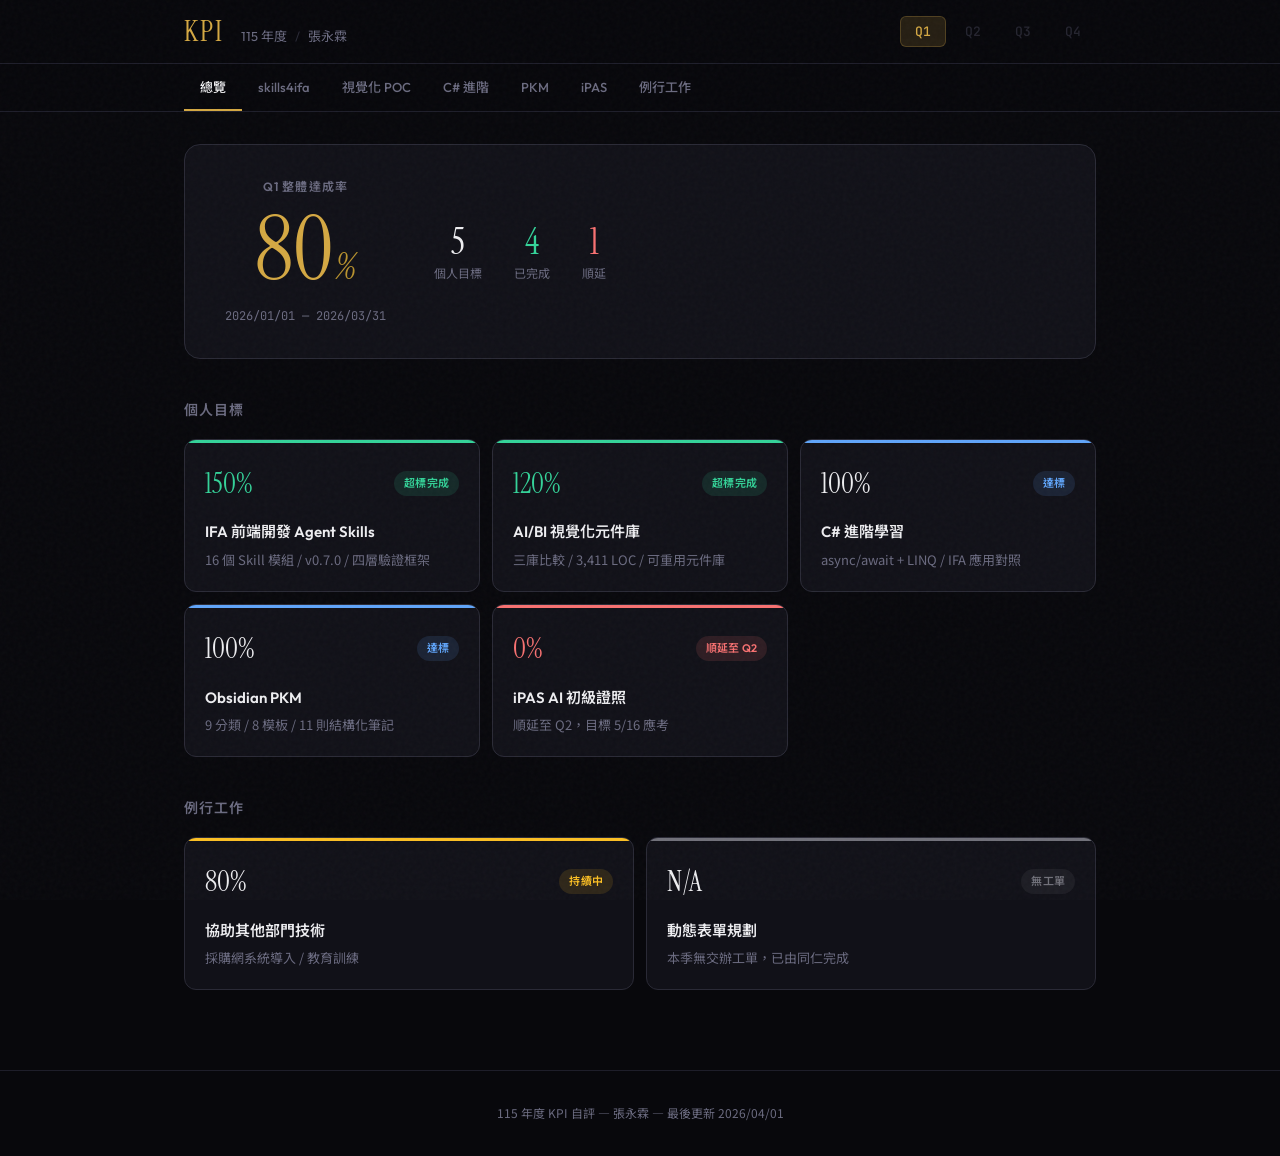
==== commit 9f180cf6: "feat: 展開 LINQ 章節內容並加入 GitHub Actions CD 流程 - csharp-notes.html：LINQ 章節從 tag badge 列表展開為完整學習內容   - 新增" ====
--- a/index.html
+++ b/index.html
@@ -1,732 +1,1043 @@
-<!DOCTYPE html>
+<!doctype html>
 <html lang="zh-TW">
-<head>
-  <meta charset="UTF-8">
-  <meta name="viewport" content="width=device-width, initial-scale=1.0">
-  <title>115 年度 KPI 自評 — 張永霖</title>
-  <link rel="preconnect" href="https://fonts.googleapis.com">
-  <link rel="preconnect" href="https://fonts.gstatic.com" crossorigin>
-  <link href="https://fonts.googleapis.com/css2?family=Instrument+Serif:ital@0;1&family=Outfit:wght@300;400;500;600;700&family=Noto+Sans+TC:wght@300;400;500;700&family=JetBrains+Mono:wght@400;500&display=swap" rel="stylesheet">
-  <link rel="stylesheet" href="style.css">
-</head>
-<body>
-  <!-- Grain overlay -->
-  <div class="grain"></div>
-
-  <!-- Header -->
-  <header class="site-header">
-    <div class="header-inner">
-      <div class="header-brand">
-        <h1 class="header-title">KPI</h1>
-        <div class="header-meta">
-          <span class="header-year">115 年度</span>
-          <span class="header-divider">/</span>
-          <span class="header-name">張永霖</span>
-        </div>
+  <head>
+    <meta charset="UTF-8" />
+    <meta name="viewport" content="width=device-width, initial-scale=1.0" />
+    <title>115 年度 KPI 自評 — 張永霖</title>
+    <link rel="preconnect" href="https://fonts.googleapis.com" />
+    <link rel="preconnect" href="https://fonts.gstatic.com" crossorigin />
+    <link
+      href="https://fonts.googleapis.com/css2?family=Instrument+Serif:ital@0;1&family=Outfit:wght@300;400;500;600;700&family=Noto+Sans+TC:wght@300;400;500;700&family=JetBrains+Mono:wght@400;500&display=swap"
+      rel="stylesheet"
+    />
+    <link rel="stylesheet" href="style.css" />
+  </head>
+  <body>
+    <!-- Grain overlay -->
+    <div class="grain"></div>
+
+    <!-- Header -->
+    <header class="site-header">
+      <div class="header-inner">
+        <div class="header-brand">
+          <h1 class="header-title">KPI</h1>
+          <div class="header-meta">
+            <span class="header-year">115 年度</span>
+            <span class="header-divider">/</span>
+            <span class="header-name">張永霖</span>
+          </div>
+        </div>
+        <nav class="quarter-nav">
+          <button class="quarter-tab active" data-quarter="q1">Q1</button>
+          <button class="quarter-tab" data-quarter="q2" disabled>Q2</button>
+          <button class="quarter-tab" data-quarter="q3" disabled>Q3</button>
+          <button class="quarter-tab" data-quarter="q4" disabled>Q4</button>
+        </nav>
       </div>
-      <nav class="quarter-nav">
-        <button class="quarter-tab active" data-quarter="q1">Q1</button>
-        <button class="quarter-tab" data-quarter="q2" disabled>Q2</button>
-        <button class="quarter-tab" data-quarter="q3" disabled>Q3</button>
-        <button class="quarter-tab" data-quarter="q4" disabled>Q4</button>
-      </nav>
-    </div>
-  </header>
-
-  <!-- Item Navigation -->
-  <nav class="item-nav">
-    <div class="item-nav-inner">
-      <button class="item-tab active" data-tab="overview">總覽</button>
-      <button class="item-tab" data-tab="skills4ifa">skills4ifa</button>
-      <button class="item-tab" data-tab="chart-poc">視覺化 POC</button>
-      <button class="item-tab" data-tab="csharp">C# 進階</button>
-      <button class="item-tab" data-tab="pkm">PKM</button>
-      <button class="item-tab" data-tab="ipas">iPAS</button>
-      <button class="item-tab" data-tab="routine">例行工作</button>
-    </div>
-  </nav>
-
-  <!-- Main Content -->
-  <main class="content">
-
-    <!-- ==================== 總覽 ==================== -->
-    <section id="overview" class="tab-panel active">
-      <div class="overview-hero">
-        <div class="hero-score-block">
-          <div class="hero-label">Q1 整體達成率</div>
-          <div class="hero-score" data-value="80">
-            <span class="hero-number">80</span><span class="hero-percent">%</span>
-          </div>
-          <div class="hero-period">2026/03/02 — 2026/03/31</div>
-        </div>
-        <div class="hero-summary">
-          <div class="hero-stat">
-            <span class="hero-stat-value">5</span>
-            <span class="hero-stat-label">個人目標</span>
-          </div>
-          <div class="hero-stat">
-            <span class="hero-stat-value success">4</span>
-            <span class="hero-stat-label">已完成</span>
-          </div>
-          <div class="hero-stat">
-            <span class="hero-stat-value danger">1</span>
-            <span class="hero-stat-label">順延</span>
-          </div>
-        </div>
+    </header>
+
+    <!-- Item Navigation -->
+    <nav class="item-nav">
+      <div class="item-nav-inner">
+        <button class="item-tab active" data-tab="overview">總覽</button>
+        <button class="item-tab" data-tab="skills4ifa">skills4ifa</button>
+        <button class="item-tab" data-tab="chart-poc">視覺化 POC</button>
+        <button class="item-tab" data-tab="csharp">C# 進階</button>
+        <button class="item-tab" data-tab="pkm">PKM</button>
+        <button class="item-tab" data-tab="ipas">iPAS</button>
+        <button class="item-tab" data-tab="routine">例行工作</button>
       </div>
-
-      <h2 class="section-title">個人目標</h2>
-      <div class="kpi-grid">
-        <div class="kpi-card" data-navigate="skills4ifa" data-status="exceeded">
-          <div class="kpi-card-header">
-            <span class="kpi-card-score">150%</span>
-            <span class="kpi-badge badge-exceeded">大幅超標</span>
-          </div>
-          <h3 class="kpi-card-title">skills4ifa 前端開發指南</h3>
-          <p class="kpi-card-desc">16 個 Skill 模組 / v0.7.0 / 四層驗證框架</p>
-        </div>
-
-        <div class="kpi-card" data-navigate="chart-poc" data-status="exceeded">
-          <div class="kpi-card-header">
-            <span class="kpi-card-score">120%</span>
+    </nav>
+
+    <!-- Main Content -->
+    <main class="content">
+      <!-- ==================== 總覽 ==================== -->
+      <section id="overview" class="tab-panel active">
+        <div class="overview-hero">
+          <div class="hero-score-block">
+            <div class="hero-label">Q1 整體達成率</div>
+            <div class="hero-score" data-value="80">
+              <span class="hero-number">80</span
+              ><span class="hero-percent">%</span>
+            </div>
+            <div class="hero-period">2026/01/01 — 2026/03/31</div>
+          </div>
+          <div class="hero-summary">
+            <div class="hero-stat">
+              <span class="hero-stat-value">5</span>
+              <span class="hero-stat-label">個人目標</span>
+            </div>
+            <div class="hero-stat">
+              <span class="hero-stat-value success">4</span>
+              <span class="hero-stat-label">已完成</span>
+            </div>
+            <div class="hero-stat">
+              <span class="hero-stat-value danger">1</span>
+              <span class="hero-stat-label">順延</span>
+            </div>
+          </div>
+        </div>
+
+        <h2 class="section-title">個人目標</h2>
+        <div class="kpi-grid">
+          <div
+            class="kpi-card"
+            data-navigate="skills4ifa"
+            data-status="exceeded"
+          >
+            <div class="kpi-card-header">
+              <span class="kpi-card-score">150%</span>
+              <span class="kpi-badge badge-exceeded">超標完成</span>
+            </div>
+            <h3 class="kpi-card-title">IFA 前端開發 Agent Skills</h3>
+            <p class="kpi-card-desc">
+              16 個 Skill 模組 / v0.7.0 / 四層驗證框架
+            </p>
+          </div>
+
+          <div
+            class="kpi-card"
+            data-navigate="chart-poc"
+            data-status="exceeded"
+          >
+            <div class="kpi-card-header">
+              <span class="kpi-card-score">120%</span>
+              <span class="kpi-badge badge-exceeded">超標完成</span>
+            </div>
+            <h3 class="kpi-card-title">AI/BI 視覺化元件庫</h3>
+            <p class="kpi-card-desc">三庫比較 / 3,411 LOC / 可重用元件庫</p>
+          </div>
+
+          <div class="kpi-card" data-navigate="csharp" data-status="completed">
+            <div class="kpi-card-header">
+              <span class="kpi-card-score">100%</span>
+              <span class="kpi-badge badge-completed">達標</span>
+            </div>
+            <h3 class="kpi-card-title">C# 進階學習</h3>
+            <p class="kpi-card-desc">async/await + LINQ / IFA 應用對照</p>
+          </div>
+
+          <div class="kpi-card" data-navigate="pkm" data-status="completed">
+            <div class="kpi-card-header">
+              <span class="kpi-card-score">100%</span>
+              <span class="kpi-badge badge-completed">達標</span>
+            </div>
+            <h3 class="kpi-card-title">Obsidian PKM</h3>
+            <p class="kpi-card-desc">9 分類 / 8 模板 / 11 則結構化筆記</p>
+          </div>
+
+          <div class="kpi-card" data-navigate="ipas" data-status="failed">
+            <div class="kpi-card-header">
+              <span class="kpi-card-score">0%</span>
+              <span class="kpi-badge badge-failed">順延至 Q2</span>
+            </div>
+            <h3 class="kpi-card-title">iPAS AI 初級證照</h3>
+            <p class="kpi-card-desc">順延至 Q2，目標 5/16 應考</p>
+          </div>
+        </div>
+
+        <h2 class="section-title">例行工作</h2>
+        <div class="kpi-grid kpi-grid-2">
+          <div class="kpi-card" data-navigate="routine" data-status="partial">
+            <div class="kpi-card-header">
+              <span class="kpi-card-score">80%</span>
+              <span class="kpi-badge badge-partial">持續中</span>
+            </div>
+            <h3 class="kpi-card-title">協助其他部門技術</h3>
+            <p class="kpi-card-desc">採購網系統導入 / 教育訓練</p>
+          </div>
+
+          <div class="kpi-card" data-navigate="routine" data-status="na">
+            <div class="kpi-card-header">
+              <span class="kpi-card-score">N/A</span>
+              <span class="kpi-badge badge-na">無工單</span>
+            </div>
+            <h3 class="kpi-card-title">動態表單規劃</h3>
+            <p class="kpi-card-desc">本季無交辦工單，已由同仁完成</p>
+          </div>
+        </div>
+      </section>
+
+      <!-- ==================== skills4ifa ==================== -->
+      <section id="skills4ifa" class="tab-panel">
+        <div class="detail-hero">
+          <div class="detail-hero-left">
+            <div class="detail-score-wrap">
+              <span class="detail-score">150</span
+              ><span class="detail-percent">%</span>
+            </div>
             <span class="kpi-badge badge-exceeded">超標完成</span>
           </div>
-          <h3 class="kpi-card-title">AI/BI 視覺化元件庫</h3>
-          <p class="kpi-card-desc">三庫比較 / 3,411 LOC / 可重用元件庫</p>
-        </div>
-
-        <div class="kpi-card" data-navigate="csharp" data-status="completed">
-          <div class="kpi-card-header">
-            <span class="kpi-card-score">100%</span>
+          <div class="detail-hero-right">
+            <h2 class="detail-title">IFA 前端開發 Agent Skills</h2>
+            <div class="detail-target">
+              <span class="detail-target-label">KPI 指標</span>
+              <span class="detail-target-text"
+                >建立可共享、研究及迭代之 Skills 檔案；加速開發效率 ≥ 20%</span
+              >
+            </div>
+          </div>
+        </div>
+
+        <div class="detail-body">
+          <div class="detail-narrative">
+            <h3>自我評述</h3>
+            <p>
+              本季原定目標為產出一份涵蓋 React
+              元件開發規範、公司既有前端模組使用慣例、API
+              呼叫模式及頁面路由與狀態管理準則的 Skills.md
+              文件。實際執行成果遠超預期，已建構出一套完整的 AI Agent Skills
+              框架體系（skills4ifa），目前版本 v0.7.0。
+            </p>
+            <p>
+              透過 Skill 模組化設計，開發者可直接以自然語言指令驅動 AI 進行 IFA
+              開發，從需求理解到程式碼生成再到驗證產出形成閉環，預估可加速開發效率
+              30% 以上（超越原定 20% 目標）。
+            </p>
+          </div>
+
+          <h3>關鍵數據</h3>
+          <div class="metrics-grid">
+            <div class="metric-card">
+              <span class="metric-value">16</span>
+              <span class="metric-label">Skill 模組</span>
+            </div>
+            <div class="metric-card">
+              <span class="metric-value">177</span>
+              <span class="metric-label">Markdown 文件</span>
+            </div>
+            <div class="metric-card">
+              <span class="metric-value">v0.7.0</span>
+              <span class="metric-label">當前版本</span>
+            </div>
+            <div class="metric-card">
+              <span class="metric-value">4 層</span>
+              <span class="metric-label">驗證架構</span>
+            </div>
+          </div>
+
+          <h3>具體成果</h3>
+          <div class="evidence-list">
+            <div class="evidence-item">
+              <div class="evidence-icon">01</div>
+              <div class="evidence-content">
+                <h4>Skill 模組體系</h4>
+                <p>
+                  涵蓋前端 Views 開發、元件使用、API
+                  整合、樣式規範、規格書撰寫、計畫擬定、品質檢測、驗證輸出等完整開發生命週期。
+                </p>
+              </div>
+            </div>
+            <div class="evidence-item">
+              <div class="evidence-icon">02</div>
+              <div class="evidence-content">
+                <h4>驗證框架</h4>
+                <p>
+                  四層驗證架構——L1 斷言驗證（Assertion）、L2 信任分數（Trust
+                  Score v5）、L3 技術檢查（Tech Checker）、L4
+                  合併報告（Verification Report），確保 AI
+                  生成程式碼的品質可量化追蹤。
+                </p>
+              </div>
+            </div>
+            <div class="evidence-item">
+              <div class="evidence-icon">03</div>
+              <div class="evidence-content">
+                <h4>教育訓練</h4>
+                <p>
+                  投影片 26 張、講者稿、Q&A
+                  卡片、設置指南、觀察指南等完整訓練材料，並完成 PDF 及 PPTX
+                  版本。規格書撰寫指南 33KB / 770 行，完整訓練計畫 57KB / 872
+                  行。
+                </p>
+              </div>
+            </div>
+            <div class="evidence-item">
+              <div class="evidence-icon">04</div>
+              <div class="evidence-content">
+                <h4>後端延伸</h4>
+                <p>
+                  已啟動後端 Controller Skill（developing-ifa-controllers），為
+                  Q2 後端 Skills.md 提前佈局。
+                </p>
+              </div>
+            </div>
+          </div>
+
+          <h3>Skills 全景圖</h3>
+          <div class="image-showcase">
+            <img
+              src="assets/skills-map.svg"
+              alt="skills4ifa 全景圖：16 Skills 的分層與流向"
+              loading="lazy"
+            />
+            <p class="image-caption">
+              skills4ifa 全景圖 — 16 個 Skill 模組的分層架構與工作流向
+            </p>
+          </div>
+
+          <div class="external-link-block">
+            <a
+              href="https://gitlab.ksi.com.tw/ccy/skills4ifa"
+              class="external-link"
+              target="_blank"
+              rel="noopener"
+            >
+              <span class="external-link-icon">
+                <svg
+                  width="20"
+                  height="20"
+                  viewBox="0 0 24 24"
+                  fill="none"
+                  stroke="currentColor"
+                  stroke-width="2"
+                >
+                  <path
+                    d="M22.65 14.39L12 22.13 1.35 14.39a.84.84 0 0 1-.3-.94l1.22-3.78 2.44-7.51A.42.42 0 0 1 4.82 2a.43.43 0 0 1 .58 0 .42.42 0 0 1 .11.18l2.44 7.49h8.1l2.44-7.51A.42.42 0 0 1 18.6 2a.43.43 0 0 1 .58 0 .42.42 0 0 1 .11.18l2.44 7.51L23 13.45a.84.84 0 0 1-.35.94z"
+                  />
+                </svg>
+              </span>
+              <span>
+                <span class="external-link-title">GitLab Repository</span>
+                <span class="external-link-desc"
+                  >skills4ifa 完整原始碼 —
+                  gitlab.ksi.com.tw/ccy/skills4ifa</span
+                >
+              </span>
+            </a>
+          </div>
+        </div>
+      </section>
+
+      <!-- ==================== 視覺化 POC ==================== -->
+      <section id="chart-poc" class="tab-panel">
+        <div class="detail-hero">
+          <div class="detail-hero-left">
+            <div class="detail-score-wrap">
+              <span class="detail-score">120</span
+              ><span class="detail-percent">%</span>
+            </div>
+            <span class="kpi-badge badge-exceeded">超標完成</span>
+          </div>
+          <div class="detail-hero-right">
+            <h2 class="detail-title">AI/BI 視覺化應用研究與元件庫建立</h2>
+            <div class="detail-target">
+              <span class="detail-target-label">KPI 指標</span>
+              <span class="detail-target-text"
+                >評估 Chart.js 與 D3.js 視覺化框架，完成視覺化元件 POC
+                展示</span
+              >
+            </div>
+          </div>
+        </div>
+
+        <div class="detail-body">
+          <div class="detail-narrative">
+            <h3>自我評述</h3>
+            <p>
+              原定目標為評估 Chart.js 與 D3.js 兩大視覺化框架，完成 POC
+              展示。實際執行擴展為三庫比較（加入
+              Recharts），並完成兩階段開發：Phase A 框架評估 + Phase B
+              可重用元件庫。
+            </p>
+            <p>
+              測試資料模擬 IFA IFAC010Q
+              預算執行報表的實際欄位結構，驗證元件庫可直接接入 IFA
+              資料格式，為後續 BI 視覺化導入奠定基礎。
+            </p>
+          </div>
+
+          <h3>關鍵數據</h3>
+          <div class="metrics-grid">
+            <div class="metric-card">
+              <span class="metric-value">3,411</span>
+              <span class="metric-label">行程式碼</span>
+            </div>
+            <div class="metric-card">
+              <span class="metric-value">3</span>
+              <span class="metric-label">框架評比</span>
+            </div>
+            <div class="metric-card">
+              <span class="metric-value">16</span>
+              <span class="metric-label">圖表元件</span>
+            </div>
+            <div class="metric-card">
+              <span class="metric-value">4</span>
+              <span class="metric-label">可重用元件</span>
+            </div>
+          </div>
+
+          <h3>框架評估結果</h3>
+          <div class="eval-table-wrap">
+            <table class="eval-table">
+              <thead>
+                <tr>
+                  <th>評估維度</th>
+                  <th>權重</th>
+                  <th>Chart.js</th>
+                  <th>D3.js</th>
+                  <th class="highlight-col">Recharts</th>
+                </tr>
+              </thead>
+              <tbody>
+                <tr>
+                  <td>開發效率</td>
+                  <td>25%</td>
+                  <td>4</td>
+                  <td>2</td>
+                  <td class="highlight-col">5</td>
+                </tr>
+                <tr>
+                  <td>IFA 適配性</td>
+                  <td>25%</td>
+                  <td>4</td>
+                  <td>3</td>
+                  <td class="highlight-col">4</td>
+                </tr>
+                <tr>
+                  <td>可維護性</td>
+                  <td>20%</td>
+                  <td>4</td>
+                  <td>2</td>
+                  <td class="highlight-col">5</td>
+                </tr>
+                <tr>
+                  <td>API 設計</td>
+                  <td>15%</td>
+                  <td>3</td>
+                  <td>3</td>
+                  <td class="highlight-col">5</td>
+                </tr>
+                <tr>
+                  <td>客製化能力</td>
+                  <td>10%</td>
+                  <td>4</td>
+                  <td>5</td>
+                  <td class="highlight-col">3</td>
+                </tr>
+                <tr>
+                  <td>響應式</td>
+                  <td>5%</td>
+                  <td>4</td>
+                  <td>2</td>
+                  <td class="highlight-col">5</td>
+                </tr>
+              </tbody>
+              <tfoot>
+                <tr>
+                  <td><strong>加權總分</strong></td>
+                  <td><strong>100%</strong></td>
+                  <td><strong>3.85</strong></td>
+                  <td><strong>2.70</strong></td>
+                  <td class="highlight-col"><strong>4.55</strong></td>
+                </tr>
+              </tfoot>
+            </table>
+          </div>
+          <p class="table-note">
+            最終選定 <strong>Recharts</strong> 作為 Phase B 正式框架
+          </p>
+
+          <h3>具體成果</h3>
+          <div class="evidence-list">
+            <div class="evidence-item">
+              <div class="evidence-icon">A</div>
+              <div class="evidence-content">
+                <h4>Phase A — 三庫比較</h4>
+                <p>
+                  以完全相同的 IFA 預算執行模擬資料（~150 筆，含 8
+                  種邊界條件），分別以 Chart.js、D3.js、Recharts
+                  實作折線圖、柱狀圖、圓餅圖、儀表板四種圖表，共 12 個圖表元件 +
+                  3 個展示頁 + 1 個並排比較頁。
+                </p>
+              </div>
+            </div>
+            <div class="evidence-item">
+              <div class="evidence-icon">B</div>
+              <div class="evidence-content">
+                <h4>Phase B — 可重用元件庫</h4>
+                <p>
+                  以 Recharts 封裝 4
+                  個通用圖表元件（LineChart、BarChart、PieChart、Dashboard），設計
+                  <code>useChartData</code> hook 作為資料轉換層，相容 IFA
+                  masterData / opData 格式，支援 controlled / uncontrolled
+                  雙模式。
+                </p>
+              </div>
+            </div>
+            <div class="evidence-item">
+              <div class="evidence-icon">
+                <svg
+                  width="18"
+                  height="18"
+                  viewBox="0 0 24 24"
+                  fill="none"
+                  stroke="currentColor"
+                  stroke-width="2"
+                >
+                  <path
+                    d="M14 2H6a2 2 0 0 0-2 2v16a2 2 0 0 0 2 2h12a2 2 0 0 0 2-2V8z"
+                  />
+                  <polyline points="14 2 14 8 20 8" />
+                </svg>
+              </div>
+              <div class="evidence-content">
+                <h4>文件產出</h4>
+                <p>
+                  框架評估報告（六維度加權評分）+ Phase B 元件 API Reference
+                  文件。
+                </p>
+              </div>
+            </div>
+          </div>
+
+          <h3>POC Demo</h3>
+          <div class="demo-block">
+            <div class="demo-iframe-wrap">
+              <iframe
+                src="chart-lab/index.html"
+                title="Chart Lab POC Demo"
+                loading="lazy"
+              ></iframe>
+            </div>
+            <div class="demo-actions">
+              <a href="chart-lab/index.html" target="_blank" class="demo-link">
+                <svg
+                  width="16"
+                  height="16"
+                  viewBox="0 0 24 24"
+                  fill="none"
+                  stroke="currentColor"
+                  stroke-width="2"
+                >
+                  <path
+                    d="M18 13v6a2 2 0 0 1-2 2H5a2 2 0 0 1-2-2V8a2 2 0 0 1 2-2h6"
+                  />
+                  <polyline points="15 3 21 3 21 9" />
+                  <line x1="10" y1="14" x2="21" y2="3" />
+                </svg>
+                全螢幕開啟 Demo
+              </a>
+            </div>
+          </div>
+        </div>
+      </section>
+
+      <!-- ==================== C# 進階 ==================== -->
+      <section id="csharp" class="tab-panel">
+        <div class="detail-hero">
+          <div class="detail-hero-left">
+            <div class="detail-score-wrap">
+              <span class="detail-score">100</span
+              ><span class="detail-percent">%</span>
+            </div>
             <span class="kpi-badge badge-completed">達標</span>
           </div>
-          <h3 class="kpi-card-title">C# 進階學習</h3>
-          <p class="kpi-card-desc">async/await + LINQ / IFA 應用對照</p>
-        </div>
-
-        <div class="kpi-card" data-navigate="pkm" data-status="completed">
-          <div class="kpi-card-header">
-            <span class="kpi-card-score">100%</span>
+          <div class="detail-hero-right">
+            <h2 class="detail-title">C# 進階學習</h2>
+            <div class="detail-target">
+              <span class="detail-target-label">KPI 指標</span>
+              <span class="detail-target-text"
+                >學習掌握至少「非同步設計模式」及「LINQ」的使用方法</span
+              >
+            </div>
+          </div>
+        </div>
+
+        <div class="detail-body">
+          <div class="detail-narrative">
+            <h3>自我評述</h3>
+            <p>
+              已完成非同步設計模式與 LINQ
+              兩大主題的系統化學習，並產出完整學習成果文件。每個概念均對照 IFA
+              後端 KSI Kernel 框架的實際應用場景，確保學習成果可直接應用於 Q2
+              後端 Skills.md 撰寫。
+            </p>
+          </div>
+
+          <h3>學習主題</h3>
+          <div class="topic-columns">
+            <div class="topic-column">
+              <h4 class="topic-heading">
+                <span class="topic-icon">
+                  <svg
+                    width="20"
+                    height="20"
+                    viewBox="0 0 24 24"
+                    fill="none"
+                    stroke="currentColor"
+                    stroke-width="2"
+                  >
+                    <polyline points="16 18 22 12 16 6" />
+                    <polyline points="8 6 2 12 8 18" />
+                  </svg>
+                </span>
+                非同步設計模式
+              </h4>
+              <ul class="topic-list">
+                <li>async/await 基礎原理與命名慣例</li>
+                <li>Task / Task&lt;T&gt; 三種狀態管理</li>
+                <li>TAP（Task-based Asynchronous Pattern）</li>
+                <li>常見陷阱：避免 .Result/.Wait() 死鎖</li>
+                <li>async void 使用限制</li>
+              </ul>
+            </div>
+            <div class="topic-column">
+              <h4 class="topic-heading">
+                <span class="topic-icon">
+                  <svg
+                    width="20"
+                    height="20"
+                    viewBox="0 0 24 24"
+                    fill="none"
+                    stroke="currentColor"
+                    stroke-width="2"
+                  >
+                    <line x1="8" y1="6" x2="21" y2="6" />
+                    <line x1="8" y1="12" x2="21" y2="12" />
+                    <line x1="8" y1="18" x2="21" y2="18" />
+                    <line x1="3" y1="6" x2="3.01" y2="6" />
+                    <line x1="3" y1="12" x2="3.01" y2="12" />
+                    <line x1="3" y1="18" x2="3.01" y2="18" />
+                  </svg>
+                </span>
+                LINQ
+              </h4>
+              <ul class="topic-list">
+                <li>方法語法 vs 查詢語法</li>
+                <li>篩選投影：Where、Select、SelectMany</li>
+                <li>聚合：Count、Sum、Average、Max/Min</li>
+                <li>分組連接：GroupBy、Join</li>
+                <li>延遲執行與 IEnumerable vs IQueryable</li>
+              </ul>
+            </div>
+          </div>
+
+          <h3>IFA 實際應用對照</h3>
+          <div class="evidence-list">
+            <div class="evidence-item">
+              <div class="evidence-icon">1</div>
+              <div class="evidence-content">
+                <h4>DataTable + LINQ 查詢</h4>
+                <p>
+                  使用 <code>AsEnumerable()</code> 將 DataTable 轉換後，以 LINQ
+                  進行篩選與欄位提取。
+                </p>
+              </div>
+            </div>
+            <div class="evidence-item">
+              <div class="evidence-icon">2</div>
+              <div class="evidence-content">
+                <h4>Searched 事件資料後處理</h4>
+                <p>
+                  在 SearchedEventArgs 事件中使用 LINQ 進行資料後加工與轉換。
+                </p>
+              </div>
+            </div>
+            <div class="evidence-item">
+              <div class="evidence-icon">3</div>
+              <div class="evidence-content">
+                <h4>多 DataTable 集合操作</h4>
+                <p>
+                  Union 合併多個 DataTable、字串陣列的 WHERE
+                  條件組合與必填欄位檢查。
+                </p>
+              </div>
+            </div>
+            <div class="evidence-item">
+              <div class="evidence-icon">4</div>
+              <div class="evidence-content">
+                <h4>Controller 非同步升級概念</h4>
+                <p>
+                  理解 Controller Action 從同步升級為非同步的模式，以及
+                  Transaction 的非同步處理。
+                </p>
+              </div>
+            </div>
+          </div>
+
+          <div class="external-link-block">
+            <a href="csharp-notes.html" class="external-link" target="_blank">
+              <span class="external-link-icon">
+                <svg
+                  width="20"
+                  height="20"
+                  viewBox="0 0 24 24"
+                  fill="none"
+                  stroke="currentColor"
+                  stroke-width="2"
+                >
+                  <path
+                    d="M14 2H6a2 2 0 0 0-2 2v16a2 2 0 0 0 2 2h12a2 2 0 0 0 2-2V8z"
+                  />
+                  <polyline points="14 2 14 8 20 8" />
+                  <line x1="16" y1="13" x2="8" y2="13" />
+                  <line x1="16" y1="17" x2="8" y2="17" />
+                  <polyline points="10 9 9 9 8 9" />
+                </svg>
+              </span>
+              <span>
+                <span class="external-link-title">完整學習筆記</span>
+                <span class="external-link-desc"
+                  >C# 進階學習成果：非同步與 LINQ — 含程式碼範例與 IFA
+                  應用對照</span
+                >
+              </span>
+            </a>
+          </div>
+        </div>
+      </section>
+
+      <!-- ==================== PKM ==================== -->
+      <section id="pkm" class="tab-panel">
+        <div class="detail-hero">
+          <div class="detail-hero-left">
+            <div class="detail-score-wrap">
+              <span class="detail-score">100</span
+              ><span class="detail-percent">%</span>
+            </div>
             <span class="kpi-badge badge-completed">達標</span>
           </div>
-          <h3 class="kpi-card-title">Obsidian PKM</h3>
-          <p class="kpi-card-desc">9 分類 / 8 模板 / 11 則結構化筆記</p>
-        </div>
-
-        <div class="kpi-card" data-navigate="ipas" data-status="failed">
-          <div class="kpi-card-header">
-            <span class="kpi-card-score">0%</span>
+          <div class="detail-hero-right">
+            <h2 class="detail-title">Obsidian 個人知識管理系統</h2>
+            <div class="detail-target">
+              <span class="detail-target-label">KPI 指標</span>
+              <span class="detail-target-text"
+                >完成 Vault 結構與模板；累積筆記 ≥ 10 則</span
+              >
+            </div>
+          </div>
+        </div>
+
+        <div class="detail-body">
+          <div class="detail-narrative">
+            <h3>自我評述</h3>
+            <p>
+              已完成 Vault 結構設計與模板建立，並累積符合模板規範的筆記超過 10
+              則。PKM 系統已與日常工作流程整合，各季 KPI 產出均納入 Vault 管理。
+            </p>
+          </div>
+
+          <h3>關鍵數據</h3>
+          <div class="metrics-grid">
+            <div class="metric-card">
+              <span class="metric-value">9</span>
+              <span class="metric-label">分類目錄</span>
+            </div>
+            <div class="metric-card">
+              <span class="metric-value">8</span>
+              <span class="metric-label">標準化模板</span>
+            </div>
+            <div class="metric-card">
+              <span class="metric-value">11</span>
+              <span class="metric-label">結構化筆記</span>
+            </div>
+          </div>
+
+          <h3>Vault 架構</h3>
+          <div class="vault-structure">
+            <div class="vault-tree">
+              <div class="vault-node vault-root">KSI Vault</div>
+              <div class="vault-children">
+                <div class="vault-node">KPI 追蹤</div>
+                <div class="vault-node">PKM 指南</div>
+                <div class="vault-node">專案管理</div>
+                <div class="vault-node">工作日誌</div>
+                <div class="vault-node">技術文件</div>
+                <div class="vault-node">教育訓練</div>
+                <div class="vault-node">文件模板</div>
+                <div class="vault-node">會議記錄</div>
+                <div class="vault-node">機敏資訊</div>
+              </div>
+            </div>
+          </div>
+
+          <h3>模板系統</h3>
+          <div class="template-grid">
+            <div class="template-chip">Daily Note</div>
+            <div class="template-chip">Fleeting Note</div>
+            <div class="template-chip">Literature Note</div>
+            <div class="template-chip">Permanent Note</div>
+            <div class="template-chip">任務筆記</div>
+            <div class="template-chip">日誌</div>
+            <div class="template-chip">會議記錄</div>
+            <div class="template-chip">週回顧</div>
+          </div>
+
+          <h3>PKM 指南體系</h3>
+          <div class="evidence-list">
+            <div class="evidence-item">
+              <div class="evidence-icon">
+                <svg
+                  width="16"
+                  height="16"
+                  viewBox="0 0 24 24"
+                  fill="none"
+                  stroke="currentColor"
+                  stroke-width="2"
+                >
+                  <path d="M2 3h6a4 4 0 0 1 4 4v14a3 3 0 0 0-3-3H2z" />
+                  <path d="M22 3h-6a4 4 0 0 0-4 4v14a3 3 0 0 1 3-3h7z" />
+                </svg>
+              </div>
+              <div class="evidence-content">
+                <p>
+                  建立 8
+                  篇系統性指南：「為什麼寫筆記」、「筆記類型速查」、「每日工作流」、「筆記寫作指引」、「回顧與連結」、「AI
+                  可讀性規範」、「團隊入門指南」、「Vault 結構地圖」，為團隊推廣
+                  PKM 奠定基礎。
+                </p>
+              </div>
+            </div>
+          </div>
+
+          <div class="external-link-block">
+            <a href="pkm-templates.html" class="external-link" target="_blank">
+              <span class="external-link-icon">
+                <svg
+                  width="20"
+                  height="20"
+                  viewBox="0 0 24 24"
+                  fill="none"
+                  stroke="currentColor"
+                  stroke-width="2"
+                >
+                  <rect x="3" y="3" width="18" height="18" rx="2" ry="2" />
+                  <line x1="3" y1="9" x2="21" y2="9" />
+                  <line x1="9" y1="21" x2="9" y2="9" />
+                </svg>
+              </span>
+              <span>
+                <span class="external-link-title">模板系統展示</span>
+                <span class="external-link-desc"
+                  >8 個標準化模板 — Daily Note、Fleeting Note、Literature
+                  Note、Permanent Note 等</span
+                >
+              </span>
+            </a>
+          </div>
+        </div>
+      </section>
+
+      <!-- ==================== iPAS ==================== -->
+      <section id="ipas" class="tab-panel">
+        <div class="detail-hero">
+          <div class="detail-hero-left">
+            <div class="detail-score-wrap failed">
+              <span class="detail-score">0</span
+              ><span class="detail-percent">%</span>
+            </div>
             <span class="kpi-badge badge-failed">順延至 Q2</span>
           </div>
-          <h3 class="kpi-card-title">iPAS AI 初級證照</h3>
-          <p class="kpi-card-desc">順延至 Q2，目標 5/16 應考</p>
-        </div>
-      </div>
-
-      <h2 class="section-title">例行工作</h2>
-      <div class="kpi-grid kpi-grid-2">
-        <div class="kpi-card" data-navigate="routine" data-status="partial">
-          <div class="kpi-card-header">
-            <span class="kpi-card-score">80%</span>
-            <span class="kpi-badge badge-partial">持續中</span>
-          </div>
-          <h3 class="kpi-card-title">協助其他部門技術</h3>
-          <p class="kpi-card-desc">採購網系統導入 / 教育訓練</p>
-        </div>
-
-        <div class="kpi-card" data-navigate="routine" data-status="na">
-          <div class="kpi-card-header">
-            <span class="kpi-card-score">N/A</span>
-            <span class="kpi-badge badge-na">無工單</span>
-          </div>
-          <h3 class="kpi-card-title">動態表單規劃</h3>
-          <p class="kpi-card-desc">本季無交辦工單，已由同仁完成</p>
-        </div>
-      </div>
-    </section>
-
-    <!-- ==================== skills4ifa ==================== -->
-    <section id="skills4ifa" class="tab-panel">
-      <div class="detail-hero">
-        <div class="detail-hero-left">
-          <div class="detail-score-wrap">
-            <span class="detail-score">150</span><span class="detail-percent">%</span>
-          </div>
-          <span class="kpi-badge badge-exceeded">大幅超標</span>
-        </div>
-        <div class="detail-hero-right">
-          <h2 class="detail-title">skills4ifa 前端開發指南</h2>
-          <div class="detail-target">
-            <span class="detail-target-label">KPI 指標</span>
-            <span class="detail-target-text">建立可共享、研究及迭代之 Skills 檔案；加速開發效率 ≥ 20%</span>
-          </div>
-        </div>
-      </div>
-
-      <div class="detail-body">
-        <div class="detail-narrative">
-          <h3>自我評述</h3>
-          <p>本季原定目標為產出一份涵蓋 React 元件開發規範、公司既有前端模組使用慣例、API 呼叫模式及頁面路由與狀態管理準則的 Skills.md 文件。實際執行成果遠超預期，已建構出一套完整的 AI Agent Skills 框架體系（skills4ifa），目前版本 v0.7.0。</p>
-          <p>透過 Skill 模組化設計，開發者可直接以自然語言指令驅動 AI 進行 IFA 開發，從需求理解到程式碼生成再到驗證產出形成閉環，預估可加速開發效率 30% 以上（超越原定 20% 目標）。</p>
-        </div>
-
-        <h3>關鍵數據</h3>
-        <div class="metrics-grid">
-          <div class="metric-card">
-            <span class="metric-value">16</span>
-            <span class="metric-label">Skill 模組</span>
-          </div>
-          <div class="metric-card">
-            <span class="metric-value">177</span>
-            <span class="metric-label">Markdown 文件</span>
-          </div>
-          <div class="metric-card">
-            <span class="metric-value">v0.7.0</span>
-            <span class="metric-label">當前版本</span>
-          </div>
-          <div class="metric-card">
-            <span class="metric-value">4 層</span>
-            <span class="metric-label">驗證架構</span>
-          </div>
-        </div>
-
-        <h3>具體成果</h3>
-        <div class="evidence-list">
-          <div class="evidence-item">
-            <div class="evidence-icon">01</div>
-            <div class="evidence-content">
-              <h4>Skill 模組體系</h4>
-              <p>涵蓋前端 Views 開發、元件使用、API 整合、樣式規範、規格書撰寫、計畫擬定、品質檢測、驗證輸出等完整開發生命週期。</p>
-            </div>
-          </div>
-          <div class="evidence-item">
-            <div class="evidence-icon">02</div>
-            <div class="evidence-content">
-              <h4>驗證框架</h4>
-              <p>四層驗證架構——L1 斷言驗證（Assertion）、L2 信任分數（Trust Score v5）、L3 技術檢查（Tech Checker）、L4 合併報告（Verification Report），確保 AI 生成程式碼的品質可量化追蹤。</p>
-            </div>
-          </div>
-          <div class="evidence-item">
-            <div class="evidence-icon">03</div>
-            <div class="evidence-content">
-              <h4>教育訓練</h4>
-              <p>投影片 26 張、講者稿、Q&A 卡片、設置指南、觀察指南等完整訓練材料，並完成 PDF 及 PPTX 版本。規格書撰寫指南 33KB / 770 行，完整訓練計畫 57KB / 872 行。</p>
-            </div>
-          </div>
-          <div class="evidence-item">
-            <div class="evidence-icon">04</div>
-            <div class="evidence-content">
-              <h4>後端延伸</h4>
-              <p>已啟動後端 Controller Skill（developing-ifa-controllers），為 Q2 後端 Skills.md 提前佈局。</p>
-            </div>
-          </div>
-        </div>
-
-        <h3>Skills 全景圖</h3>
-        <div class="image-showcase">
-          <img src="assets/skills-map.svg" alt="skills4ifa 全景圖：16 Skills 的分層與流向" loading="lazy">
-          <p class="image-caption">skills4ifa 全景圖 — 16 個 Skill 模組的分層架構與工作流向</p>
-        </div>
-
-        <div class="external-link-block">
-          <a href="https://gitlab.ksi.com.tw/ccy/skills4ifa" class="external-link" target="_blank" rel="noopener">
-            <span class="external-link-icon">
-              <svg width="20" height="20" viewBox="0 0 24 24" fill="none" stroke="currentColor" stroke-width="2"><path d="M22.65 14.39L12 22.13 1.35 14.39a.84.84 0 0 1-.3-.94l1.22-3.78 2.44-7.51A.42.42 0 0 1 4.82 2a.43.43 0 0 1 .58 0 .42.42 0 0 1 .11.18l2.44 7.49h8.1l2.44-7.51A.42.42 0 0 1 18.6 2a.43.43 0 0 1 .58 0 .42.42 0 0 1 .11.18l2.44 7.51L23 13.45a.84.84 0 0 1-.35.94z"/></svg>
-            </span>
-            <span>
-              <span class="external-link-title">GitLab Repository</span>
-              <span class="external-link-desc">skills4ifa 完整原始碼 — gitlab.ksi.com.tw/ccy/skills4ifa</span>
-            </span>
-          </a>
-        </div>
-      </div>
-    </section>
-
-    <!-- ==================== 視覺化 POC ==================== -->
-    <section id="chart-poc" class="tab-panel">
-      <div class="detail-hero">
-        <div class="detail-hero-left">
-          <div class="detail-score-wrap">
-            <span class="detail-score">120</span><span class="detail-percent">%</span>
-          </div>
-          <span class="kpi-badge badge-exceeded">超標完成</span>
-        </div>
-        <div class="detail-hero-right">
-          <h2 class="detail-title">AI/BI 視覺化應用研究與元件庫建立</h2>
-          <div class="detail-target">
-            <span class="detail-target-label">KPI 指標</span>
-            <span class="detail-target-text">評估 Chart.js 與 D3.js 視覺化框架，完成視覺化元件 POC 展示</span>
-          </div>
-        </div>
-      </div>
-
-      <div class="detail-body">
-        <div class="detail-narrative">
-          <h3>自我評述</h3>
-          <p>原定目標為評估 Chart.js 與 D3.js 兩大視覺化框架，完成 POC 展示。實際執行擴展為三庫比較（加入 Recharts），並完成兩階段開發：Phase A 框架評估 + Phase B 可重用元件庫。</p>
-          <p>測試資料模擬 IFA IFAC010Q 預算執行報表的實際欄位結構，驗證元件庫可直接接入 IFA 資料格式，為後續 BI 視覺化導入奠定基礎。</p>
-        </div>
-
-        <h3>關鍵數據</h3>
-        <div class="metrics-grid">
-          <div class="metric-card">
-            <span class="metric-value">3,411</span>
-            <span class="metric-label">行程式碼</span>
-          </div>
-          <div class="metric-card">
-            <span class="metric-value">3</span>
-            <span class="metric-label">框架評比</span>
-          </div>
-          <div class="metric-card">
-            <span class="metric-value">16</span>
-            <span class="metric-label">圖表元件</span>
-          </div>
-          <div class="metric-card">
-            <span class="metric-value">4</span>
-            <span class="metric-label">可重用元件</span>
-          </div>
-        </div>
-
-        <h3>框架評估結果</h3>
-        <div class="eval-table-wrap">
-          <table class="eval-table">
-            <thead>
-              <tr>
-                <th>評估維度</th>
-                <th>權重</th>
-                <th>Chart.js</th>
-                <th>D3.js</th>
-                <th class="highlight-col">Recharts</th>
-              </tr>
-            </thead>
-            <tbody>
-              <tr>
-                <td>開發效率</td><td>25%</td><td>4</td><td>2</td><td class="highlight-col">5</td>
-              </tr>
-              <tr>
-                <td>IFA 適配性</td><td>25%</td><td>4</td><td>3</td><td class="highlight-col">4</td>
-              </tr>
-              <tr>
-                <td>可維護性</td><td>20%</td><td>4</td><td>2</td><td class="highlight-col">5</td>
-              </tr>
-              <tr>
-                <td>API 設計</td><td>15%</td><td>3</td><td>3</td><td class="highlight-col">5</td>
-              </tr>
-              <tr>
-                <td>客製化能力</td><td>10%</td><td>4</td><td>5</td><td class="highlight-col">3</td>
-              </tr>
-              <tr>
-                <td>響應式</td><td>5%</td><td>4</td><td>2</td><td class="highlight-col">5</td>
-              </tr>
-            </tbody>
-            <tfoot>
-              <tr>
-                <td><strong>加權總分</strong></td><td><strong>100%</strong></td>
-                <td><strong>3.85</strong></td>
-                <td><strong>2.70</strong></td>
-                <td class="highlight-col"><strong>4.55</strong></td>
-              </tr>
-            </tfoot>
-          </table>
-        </div>
-        <p class="table-note">最終選定 <strong>Recharts</strong> 作為 Phase B 正式框架</p>
-
-        <h3>具體成果</h3>
-        <div class="evidence-list">
-          <div class="evidence-item">
-            <div class="evidence-icon">A</div>
-            <div class="evidence-content">
-              <h4>Phase A — 三庫比較</h4>
-              <p>以完全相同的 IFA 預算執行模擬資料（~150 筆，含 8 種邊界條件），分別以 Chart.js、D3.js、Recharts 實作折線圖、柱狀圖、圓餅圖、儀表板四種圖表，共 12 個圖表元件 + 3 個展示頁 + 1 個並排比較頁。</p>
-            </div>
-          </div>
-          <div class="evidence-item">
-            <div class="evidence-icon">B</div>
-            <div class="evidence-content">
-              <h4>Phase B — 可重用元件庫</h4>
-              <p>以 Recharts 封裝 4 個通用圖表元件（LineChart、BarChart、PieChart、Dashboard），設計 <code>useChartData</code> hook 作為資料轉換層，相容 IFA masterData / opData 格式，支援 controlled / uncontrolled 雙模式。</p>
-            </div>
-          </div>
-          <div class="evidence-item">
-            <div class="evidence-icon">
-              <svg width="18" height="18" viewBox="0 0 24 24" fill="none" stroke="currentColor" stroke-width="2"><path d="M14 2H6a2 2 0 0 0-2 2v16a2 2 0 0 0 2 2h12a2 2 0 0 0 2-2V8z"/><polyline points="14 2 14 8 20 8"/></svg>
-            </div>
-            <div class="evidence-content">
-              <h4>文件產出</h4>
-              <p>框架評估報告（六維度加權評分）+ Phase B 元件 API Reference 文件。</p>
-            </div>
-          </div>
-        </div>
-
-        <h3>POC Demo</h3>
-        <div class="demo-block">
-          <div class="demo-iframe-wrap">
-            <iframe src="chart-lab/index.html" title="Chart Lab POC Demo" loading="lazy"></iframe>
-          </div>
-          <div class="demo-actions">
-            <a href="chart-lab/index.html" target="_blank" class="demo-link">
-              <svg width="16" height="16" viewBox="0 0 24 24" fill="none" stroke="currentColor" stroke-width="2"><path d="M18 13v6a2 2 0 0 1-2 2H5a2 2 0 0 1-2-2V8a2 2 0 0 1 2-2h6"/><polyline points="15 3 21 3 21 9"/><line x1="10" y1="14" x2="21" y2="3"/></svg>
-              全螢幕開啟 Demo
-            </a>
-          </div>
-        </div>
-      </div>
-    </section>
-
-    <!-- ==================== C# 進階 ==================== -->
-    <section id="csharp" class="tab-panel">
-      <div class="detail-hero">
-        <div class="detail-hero-left">
-          <div class="detail-score-wrap">
-            <span class="detail-score">100</span><span class="detail-percent">%</span>
-          </div>
-          <span class="kpi-badge badge-completed">達標</span>
-        </div>
-        <div class="detail-hero-right">
-          <h2 class="detail-title">C# 進階學習</h2>
-          <div class="detail-target">
-            <span class="detail-target-label">KPI 指標</span>
-            <span class="detail-target-text">學習掌握至少「非同步設計模式」及「LINQ」的使用方法</span>
-          </div>
-        </div>
-      </div>
-
-      <div class="detail-body">
-        <div class="detail-narrative">
-          <h3>自我評述</h3>
-          <p>已完成非同步設計模式與 LINQ 兩大主題的系統化學習，並產出完整學習成果文件。每個概念均對照 IFA 後端 KSI Kernel 框架的實際應用場景，確保學習成果可直接應用於 Q2 後端 Skills.md 撰寫。</p>
-        </div>
-
-        <h3>學習主題</h3>
-        <div class="topic-columns">
-          <div class="topic-column">
-            <h4 class="topic-heading">
-              <span class="topic-icon">
-                <svg width="20" height="20" viewBox="0 0 24 24" fill="none" stroke="currentColor" stroke-width="2"><polyline points="16 18 22 12 16 6"/><polyline points="8 6 2 12 8 18"/></svg>
+          <div class="detail-hero-right">
+            <h2 class="detail-title">iPAS AI 應用規劃師 初級證照</h2>
+            <div class="detail-target">
+              <span class="detail-target-label">KPI 指標</span>
+              <span class="detail-target-text"
+                >完成模擬試題 ≥ 3 回；通過考試</span
+              >
+            </div>
+          </div>
+        </div>
+
+        <div class="detail-body">
+          <div class="detail-narrative">
+            <h3>自我評述</h3>
+            <p>
+              本季因 skills4ifa 開發工作量遠超預期（從原定 1 份 Skills.md 擴展為
+              16 個 Skill 模組 + 驗證框架 + 教育訓練材料），且視覺化 POC
+              亦擴展為三庫比較，導致 iPAS 學習時間被壓縮。
+            </p>
+            <p>
+              經評估後決定將 iPAS 初級與 Q2
+              原定之中階合併規劃，待確認下一梯次考試時間後統一安排讀書計畫。
+            </p>
+          </div>
+
+          <h3>考試梯次</h3>
+          <div class="metrics-grid">
+            <div class="metric-card">
+              <span class="metric-value" style="font-size: 20px"
+                >115/05/16</span
+              >
+              <span class="metric-label">初級 第二次（六）</span>
+            </div>
+            <div class="metric-card">
+              <span class="metric-value" style="font-size: 20px"
+                >115/11/14</span
+              >
+              <span class="metric-label">中級 第二次（六）</span>
+            </div>
+          </div>
+
+          <div class="postpone-note">
+            <div class="postpone-icon">
+              <svg
+                width="24"
+                height="24"
+                viewBox="0 0 24 24"
+                fill="none"
+                stroke="currentColor"
+                stroke-width="2"
+              >
+                <circle cx="12" cy="12" r="10" />
+                <polyline points="12 6 12 12 16 14" />
+              </svg>
+            </div>
+            <div class="postpone-content">
+              <h4>Q2 讀書計畫 — iPAS 初級（目標 5/16 應考）</h4>
+              <p>中級考試為 11/14，落在 Q4，故 Q2 聚焦初級備考。</p>
+            </div>
+          </div>
+
+          <h3>讀書計畫</h3>
+          <div class="evidence-list">
+            <div class="evidence-item">
+              <div class="evidence-icon">W1</div>
+              <div class="evidence-content">
+                <h4>4/1 — 4/11：基礎概念</h4>
+                <p>
+                  AI
+                  基礎理論、機器學習概論、深度學習基礎。取得官方教材與歷屆題庫，完成第
+                  1 回模擬試題。
+                </p>
+              </div>
+            </div>
+            <div class="evidence-item">
+              <div class="evidence-icon">W2</div>
+              <div class="evidence-content">
+                <h4>4/14 — 4/25：應用領域</h4>
+                <p>
+                  AI
+                  應用場景（NLP、CV、推薦系統）、資料前處理與特徵工程、模型評估指標。完成第
+                  2 回模擬試題。
+                </p>
+              </div>
+            </div>
+            <div class="evidence-item">
+              <div class="evidence-icon">W3</div>
+              <div class="evidence-content">
+                <h4>4/28 — 5/9：進階主題與弱項補強</h4>
+                <p>
+                  AI 倫理與法規、產業應用案例、模型部署概念。完成第 3
+                  回模擬試題，針對弱項集中補強。
+                </p>
+              </div>
+            </div>
+            <div class="evidence-item">
+              <div class="evidence-icon">
+                <svg
+                  width="16"
+                  height="16"
+                  viewBox="0 0 24 24"
+                  fill="none"
+                  stroke="currentColor"
+                  stroke-width="2"
+                >
+                  <path d="M22 11.08V12a10 10 0 1 1-5.93-9.14" />
+                  <polyline points="22 4 12 14.01 9 11.01" />
+                </svg>
+              </div>
+              <div class="evidence-content">
+                <h4>5/12 — 5/16：最終衝刺</h4>
+                <p>全範圍模擬測驗、錯題回顧、考前重點整理。5/16（六）應考。</p>
+              </div>
+            </div>
+          </div>
+        </div>
+      </section>
+
+      <!-- ==================== 例行工作 ==================== -->
+      <section id="routine" class="tab-panel">
+        <div class="detail-hero">
+          <div class="detail-hero-left">
+            <div class="detail-score-wrap">
+              <span class="detail-score routine-icon">
+                <svg
+                  width="48"
+                  height="48"
+                  viewBox="0 0 24 24"
+                  fill="none"
+                  stroke="currentColor"
+                  stroke-width="1.5"
+                >
+                  <path d="M16 21v-2a4 4 0 0 0-4-4H6a4 4 0 0 0-4 4v2" />
+                  <circle cx="9" cy="7" r="4" />
+                  <path d="M22 21v-2a4 4 0 0 0-3-3.87" />
+                  <path d="M16 3.13a4 4 0 0 1 0 7.75" />
+                </svg>
               </span>
-              非同步設計模式
-            </h4>
-            <ul class="topic-list">
-              <li>async/await 基礎原理與命名慣例</li>
-              <li>Task / Task&lt;T&gt; 三種狀態管理</li>
-              <li>TAP（Task-based Asynchronous Pattern）</li>
-              <li>常見陷阱：避免 .Result/.Wait() 死鎖</li>
-              <li>async void 使用限制</li>
-            </ul>
-          </div>
-          <div class="topic-column">
-            <h4 class="topic-heading">
-              <span class="topic-icon">
-                <svg width="20" height="20" viewBox="0 0 24 24" fill="none" stroke="currentColor" stroke-width="2"><line x1="8" y1="6" x2="21" y2="6"/><line x1="8" y1="12" x2="21" y2="12"/><line x1="8" y1="18" x2="21" y2="18"/><line x1="3" y1="6" x2="3.01" y2="6"/><line x1="3" y1="12" x2="3.01" y2="12"/><line x1="3" y1="18" x2="3.01" y2="18"/></svg>
-              </span>
-              LINQ
-            </h4>
-            <ul class="topic-list">
-              <li>方法語法 vs 查詢語法</li>
-              <li>篩選投影：Where、Select、SelectMany</li>
-              <li>聚合：Count、Sum、Average、Max/Min</li>
-              <li>分組連接：GroupBy、Join</li>
-              <li>延遲執行與 IEnumerable vs IQueryable</li>
-            </ul>
-          </div>
-        </div>
-
-        <h3>IFA 實際應用對照</h3>
-        <div class="evidence-list">
-          <div class="evidence-item">
-            <div class="evidence-icon">1</div>
-            <div class="evidence-content">
-              <h4>DataTable + LINQ 查詢</h4>
-              <p>使用 <code>AsEnumerable()</code> 將 DataTable 轉換後，以 LINQ 進行篩選與欄位提取。</p>
-            </div>
-          </div>
-          <div class="evidence-item">
-            <div class="evidence-icon">2</div>
-            <div class="evidence-content">
-              <h4>Searched 事件資料後處理</h4>
-              <p>在 SearchedEventArgs 事件中使用 LINQ 進行資料後加工與轉換。</p>
-            </div>
-          </div>
-          <div class="evidence-item">
-            <div class="evidence-icon">3</div>
-            <div class="evidence-content">
-              <h4>多 DataTable 集合操作</h4>
-              <p>Union 合併多個 DataTable、字串陣列的 WHERE 條件組合與必填欄位檢查。</p>
-            </div>
-          </div>
-          <div class="evidence-item">
-            <div class="evidence-icon">4</div>
-            <div class="evidence-content">
-              <h4>Controller 非同步升級概念</h4>
-              <p>理解 Controller Action 從同步升級為非同步的模式，以及 Transaction 的非同步處理。</p>
-            </div>
-          </div>
-        </div>
-
-        <div class="external-link-block">
-          <a href="csharp-notes.html" class="external-link" target="_blank">
-            <span class="external-link-icon">
-              <svg width="20" height="20" viewBox="0 0 24 24" fill="none" stroke="currentColor" stroke-width="2"><path d="M14 2H6a2 2 0 0 0-2 2v16a2 2 0 0 0 2 2h12a2 2 0 0 0 2-2V8z"/><polyline points="14 2 14 8 20 8"/><line x1="16" y1="13" x2="8" y2="13"/><line x1="16" y1="17" x2="8" y2="17"/><polyline points="10 9 9 9 8 9"/></svg>
-            </span>
-            <span>
-              <span class="external-link-title">完整學習筆記</span>
-              <span class="external-link-desc">C# 進階學習成果：非同步與 LINQ — 含程式碼範例與 IFA 應用對照</span>
-            </span>
-          </a>
-        </div>
-      </div>
-    </section>
-
-    <!-- ==================== PKM ==================== -->
-    <section id="pkm" class="tab-panel">
-      <div class="detail-hero">
-        <div class="detail-hero-left">
-          <div class="detail-score-wrap">
-            <span class="detail-score">100</span><span class="detail-percent">%</span>
-          </div>
-          <span class="kpi-badge badge-completed">達標</span>
-        </div>
-        <div class="detail-hero-right">
-          <h2 class="detail-title">Obsidian 個人知識管理系統</h2>
-          <div class="detail-target">
-            <span class="detail-target-label">KPI 指標</span>
-            <span class="detail-target-text">完成 Vault 結構與模板；累積筆記 ≥ 10 則</span>
-          </div>
-        </div>
-      </div>
-
-      <div class="detail-body">
-        <div class="detail-narrative">
-          <h3>自我評述</h3>
-          <p>已完成 Vault 結構設計與模板建立，並累積符合模板規範的筆記超過 10 則。PKM 系統已與日常工作流程整合，各季 KPI 產出均納入 Vault 管理。</p>
-        </div>
-
-        <h3>關鍵數據</h3>
-        <div class="metrics-grid">
-          <div class="metric-card">
-            <span class="metric-value">9</span>
-            <span class="metric-label">分類目錄</span>
-          </div>
-          <div class="metric-card">
-            <span class="metric-value">8</span>
-            <span class="metric-label">標準化模板</span>
-          </div>
-          <div class="metric-card">
-            <span class="metric-value">11</span>
-            <span class="metric-label">結構化筆記</span>
-          </div>
-        </div>
-
-        <h3>Vault 架構</h3>
-        <div class="vault-structure">
-          <div class="vault-tree">
-            <div class="vault-node vault-root">KSI Vault</div>
-            <div class="vault-children">
-              <div class="vault-node">KPI 追蹤</div>
-              <div class="vault-node">PKM 指南</div>
-              <div class="vault-node">專案管理</div>
-              <div class="vault-node">工作日誌</div>
-              <div class="vault-node">技術文件</div>
-              <div class="vault-node">教育訓練</div>
-              <div class="vault-node">文件模板</div>
-              <div class="vault-node">會議記錄</div>
-              <div class="vault-node">機敏資訊</div>
-            </div>
-          </div>
-        </div>
-
-        <h3>模板系統</h3>
-        <div class="template-grid">
-          <div class="template-chip">Daily Note</div>
-          <div class="template-chip">Fleeting Note</div>
-          <div class="template-chip">Literature Note</div>
-          <div class="template-chip">Permanent Note</div>
-          <div class="template-chip">任務筆記</div>
-          <div class="template-chip">日誌</div>
-          <div class="template-chip">會議記錄</div>
-          <div class="template-chip">週回顧</div>
-        </div>
-
-        <h3>PKM 指南體系</h3>
-        <div class="evidence-list">
-          <div class="evidence-item">
-            <div class="evidence-icon">
-              <svg width="16" height="16" viewBox="0 0 24 24" fill="none" stroke="currentColor" stroke-width="2"><path d="M2 3h6a4 4 0 0 1 4 4v14a3 3 0 0 0-3-3H2z"/><path d="M22 3h-6a4 4 0 0 0-4 4v14a3 3 0 0 1 3-3h7z"/></svg>
-            </div>
-            <div class="evidence-content">
-              <p>建立 8 篇系統性指南：「為什麼寫筆記」、「筆記類型速查」、「每日工作流」、「筆記寫作指引」、「回顧與連結」、「AI 可讀性規範」、「團隊入門指南」、「Vault 結構地圖」，為團隊推廣 PKM 奠定基礎。</p>
-            </div>
-          </div>
-        </div>
-
-        <div class="external-link-block">
-          <a href="pkm-templates.html" class="external-link" target="_blank">
-            <span class="external-link-icon">
-              <svg width="20" height="20" viewBox="0 0 24 24" fill="none" stroke="currentColor" stroke-width="2"><rect x="3" y="3" width="18" height="18" rx="2" ry="2"/><line x1="3" y1="9" x2="21" y2="9"/><line x1="9" y1="21" x2="9" y2="9"/></svg>
-            </span>
-            <span>
-              <span class="external-link-title">模板系統展示</span>
-              <span class="external-link-desc">8 個標準化模板 — Daily Note、Fleeting Note、Literature Note、Permanent Note 等</span>
-            </span>
-          </a>
-        </div>
-      </div>
-    </section>
-
-    <!-- ==================== iPAS ==================== -->
-    <section id="ipas" class="tab-panel">
-      <div class="detail-hero">
-        <div class="detail-hero-left">
-          <div class="detail-score-wrap failed">
-            <span class="detail-score">0</span><span class="detail-percent">%</span>
-          </div>
-          <span class="kpi-badge badge-failed">順延至 Q2</span>
-        </div>
-        <div class="detail-hero-right">
-          <h2 class="detail-title">iPAS AI 應用規劃師 初級證照</h2>
-          <div class="detail-target">
-            <span class="detail-target-label">KPI 指標</span>
-            <span class="detail-target-text">完成模擬試題 ≥ 3 回；通過考試</span>
-          </div>
-        </div>
-      </div>
-
-      <div class="detail-body">
-        <div class="detail-narrative">
-          <h3>自我評述</h3>
-          <p>本季因 skills4ifa 開發工作量遠超預期（從原定 1 份 Skills.md 擴展為 16 個 Skill 模組 + 驗證框架 + 教育訓練材料），且視覺化 POC 亦擴展為三庫比較，導致 iPAS 學習時間被壓縮。</p>
-          <p>經評估後決定將 iPAS 初級與 Q2 原定之中階合併規劃，待確認下一梯次考試時間後統一安排讀書計畫。</p>
-        </div>
-
-        <h3>考試梯次</h3>
-        <div class="metrics-grid">
-          <div class="metric-card">
-            <span class="metric-value" style="font-size:20px;">115/05/16</span>
-            <span class="metric-label">初級 第二次（六）</span>
-          </div>
-          <div class="metric-card">
-            <span class="metric-value" style="font-size:20px;">115/11/14</span>
-            <span class="metric-label">中級 第二次（六）</span>
-          </div>
-        </div>
-
-        <div class="postpone-note">
-          <div class="postpone-icon">
-            <svg width="24" height="24" viewBox="0 0 24 24" fill="none" stroke="currentColor" stroke-width="2"><circle cx="12" cy="12" r="10"/><polyline points="12 6 12 12 16 14"/></svg>
-          </div>
-          <div class="postpone-content">
-            <h4>Q2 讀書計畫 — iPAS 初級（目標 5/16 應考）</h4>
-            <p>中級考試為 11/14，落在 Q4，故 Q2 聚焦初級備考。</p>
-          </div>
-        </div>
-
-        <h3>讀書計畫</h3>
-        <div class="evidence-list">
-          <div class="evidence-item">
-            <div class="evidence-icon">W1</div>
-            <div class="evidence-content">
-              <h4>4/1 — 4/11：基礎概念</h4>
-              <p>AI 基礎理論、機器學習概論、深度學習基礎。取得官方教材與歷屆題庫，完成第 1 回模擬試題。</p>
-            </div>
-          </div>
-          <div class="evidence-item">
-            <div class="evidence-icon">W2</div>
-            <div class="evidence-content">
-              <h4>4/14 — 4/25：應用領域</h4>
-              <p>AI 應用場景（NLP、CV、推薦系統）、資料前處理與特徵工程、模型評估指標。完成第 2 回模擬試題。</p>
-            </div>
-          </div>
-          <div class="evidence-item">
-            <div class="evidence-icon">W3</div>
-            <div class="evidence-content">
-              <h4>4/28 — 5/9：進階主題與弱項補強</h4>
-              <p>AI 倫理與法規、產業應用案例、模型部署概念。完成第 3 回模擬試題，針對弱項集中補強。</p>
-            </div>
-          </div>
-          <div class="evidence-item">
-            <div class="evidence-icon">
-              <svg width="16" height="16" viewBox="0 0 24 24" fill="none" stroke="currentColor" stroke-width="2"><path d="M22 11.08V12a10 10 0 1 1-5.93-9.14"/><polyline points="22 4 12 14.01 9 11.01"/></svg>
-            </div>
-            <div class="evidence-content">
-              <h4>5/12 — 5/16：最終衝刺</h4>
-              <p>全範圍模擬測驗、錯題回顧、考前重點整理。5/16（六）應考。</p>
-            </div>
-          </div>
-        </div>
-      </div>
-    </section>
-
-    <!-- ==================== 例行工作 ==================== -->
-    <section id="routine" class="tab-panel">
-      <div class="detail-hero">
-        <div class="detail-hero-left">
-          <div class="detail-score-wrap">
-            <span class="detail-score routine-icon">
-              <svg width="48" height="48" viewBox="0 0 24 24" fill="none" stroke="currentColor" stroke-width="1.5"><path d="M16 21v-2a4 4 0 0 0-4-4H6a4 4 0 0 0-4 4v2"/><circle cx="9" cy="7" r="4"/><path d="M22 21v-2a4 4 0 0 0-3-3.87"/><path d="M16 3.13a4 4 0 0 1 0 7.75"/></svg>
-            </span>
-          </div>
-        </div>
-        <div class="detail-hero-right">
-          <h2 class="detail-title">例行工作</h2>
-          <div class="detail-target">
-            <span class="detail-target-label">類別</span>
-            <span class="detail-target-text">協助其他部門技術 / 動態表單規劃</span>
-          </div>
-        </div>
-      </div>
-
-      <div class="detail-body">
-        <!-- 協助其他部門 -->
-        <div class="routine-section">
-          <div class="routine-header">
-            <div>
-              <h3>協助其他部門技術（規劃/開發）</h3>
-              <div class="detail-target">
-                <span class="detail-target-label">KPI 指標</span>
-                <span class="detail-target-text">需求解決率至少 95%</span>
-              </div>
-            </div>
-            <div class="routine-score-block">
-              <span class="routine-score">80%</span>
-              <span class="kpi-badge badge-partial">持續中</span>
-            </div>
-          </div>
-          <div class="detail-narrative">
-            <p>本季協助 V7 部門開發「採購網系統」，將開發流程導入 skills4ifa 框架，透過 Skill 模組化的方式協助該部門加速開發節奏。此外，透過 skills4ifa 的內部教育訓練，協助同仁認識 Agent Skills 的概念與操作方式，並即時排除同仁在使用上遭遇的問題。</p>
-          </div>
-        </div>
-
-        <div class="section-divider"></div>
-
-        <!-- 動態表單 -->
-        <div class="routine-section">
-          <div class="routine-header">
-            <div>
-              <h3>協助研發開發產品化：動態表單規劃</h3>
-              <div class="detail-target">
-                <span class="detail-target-label">KPI 指標</span>
-                <span class="detail-target-text">交辦工單完成率 100%</span>
-              </div>
-            </div>
-            <div class="routine-score-block">
-              <span class="routine-score muted">N/A</span>
-              <span class="kpi-badge badge-na">無工單</span>
-            </div>
-          </div>
-          <div class="detail-narrative">
-            <p>本季動態表單規劃相關工作已由同仁完成，未產生交辦工單，故無對應執行成果。</p>
-          </div>
-        </div>
-      </div>
-    </section>
-
-  </main>
-
-  <!-- Footer -->
-  <footer class="site-footer">
-    <p>115 年度 KPI 自評 &mdash; 張永霖 &mdash; 最後更新 2026/04/01</p>
-  </footer>
-
-  <script src="app.js"></script>
-</body>
+            </div>
+          </div>
+          <div class="detail-hero-right">
+            <h2 class="detail-title">例行工作</h2>
+            <div class="detail-target">
+              <span class="detail-target-label">類別</span>
+              <span class="detail-target-text"
+                >協助其他部門技術 / 動態表單規劃</span
+              >
+            </div>
+          </div>
+        </div>
+
+        <div class="detail-body">
+          <!-- 協助其他部門 -->
+          <div class="routine-section">
+            <div class="routine-header">
+              <div>
+                <h3>協助其他部門技術（規劃/開發）</h3>
+                <div class="detail-target">
+                  <span class="detail-target-label">KPI 指標</span>
+                  <span class="detail-target-text">需求解決率至少 95%</span>
+                </div>
+              </div>
+              <div class="routine-score-block">
+                <span class="routine-score">80%</span>
+                <span class="kpi-badge badge-partial">持續中</span>
+              </div>
+            </div>
+            <div class="detail-narrative">
+              <p>
+                本季協助 V7 部門開發「採購網系統」，將開發流程導入 skills4ifa
+                框架，透過 Skill 模組化的方式協助該部門加速開發節奏。此外，透過
+                skills4ifa 的內部教育訓練，協助同仁認識 Agent Skills
+                的概念與操作方式，並即時排除同仁在使用上遭遇的問題。
+              </p>
+            </div>
+          </div>
+
+          <div class="section-divider"></div>
+
+          <!-- 動態表單 -->
+          <div class="routine-section">
+            <div class="routine-header">
+              <div>
+                <h3>協助研發開發產品化：動態表單規劃</h3>
+                <div class="detail-target">
+                  <span class="detail-target-label">KPI 指標</span>
+                  <span class="detail-target-text">交辦工單完成率 100%</span>
+                </div>
+              </div>
+              <div class="routine-score-block">
+                <span class="routine-score muted">N/A</span>
+                <span class="kpi-badge badge-na">無工單</span>
+              </div>
+            </div>
+            <div class="detail-narrative">
+              <p>
+                本季動態表單規劃相關工作已由同仁完成，未產生交辦工單，故無對應執行成果。
+              </p>
+            </div>
+          </div>
+        </div>
+      </section>
+    </main>
+
+    <!-- Footer -->
+    <footer class="site-footer">
+      <p>115 年度 KPI 自評 &mdash; 張永霖 &mdash; 最後更新 2026/04/01</p>
+    </footer>
+
+    <script src="app.js"></script>
+  </body>
 </html>
